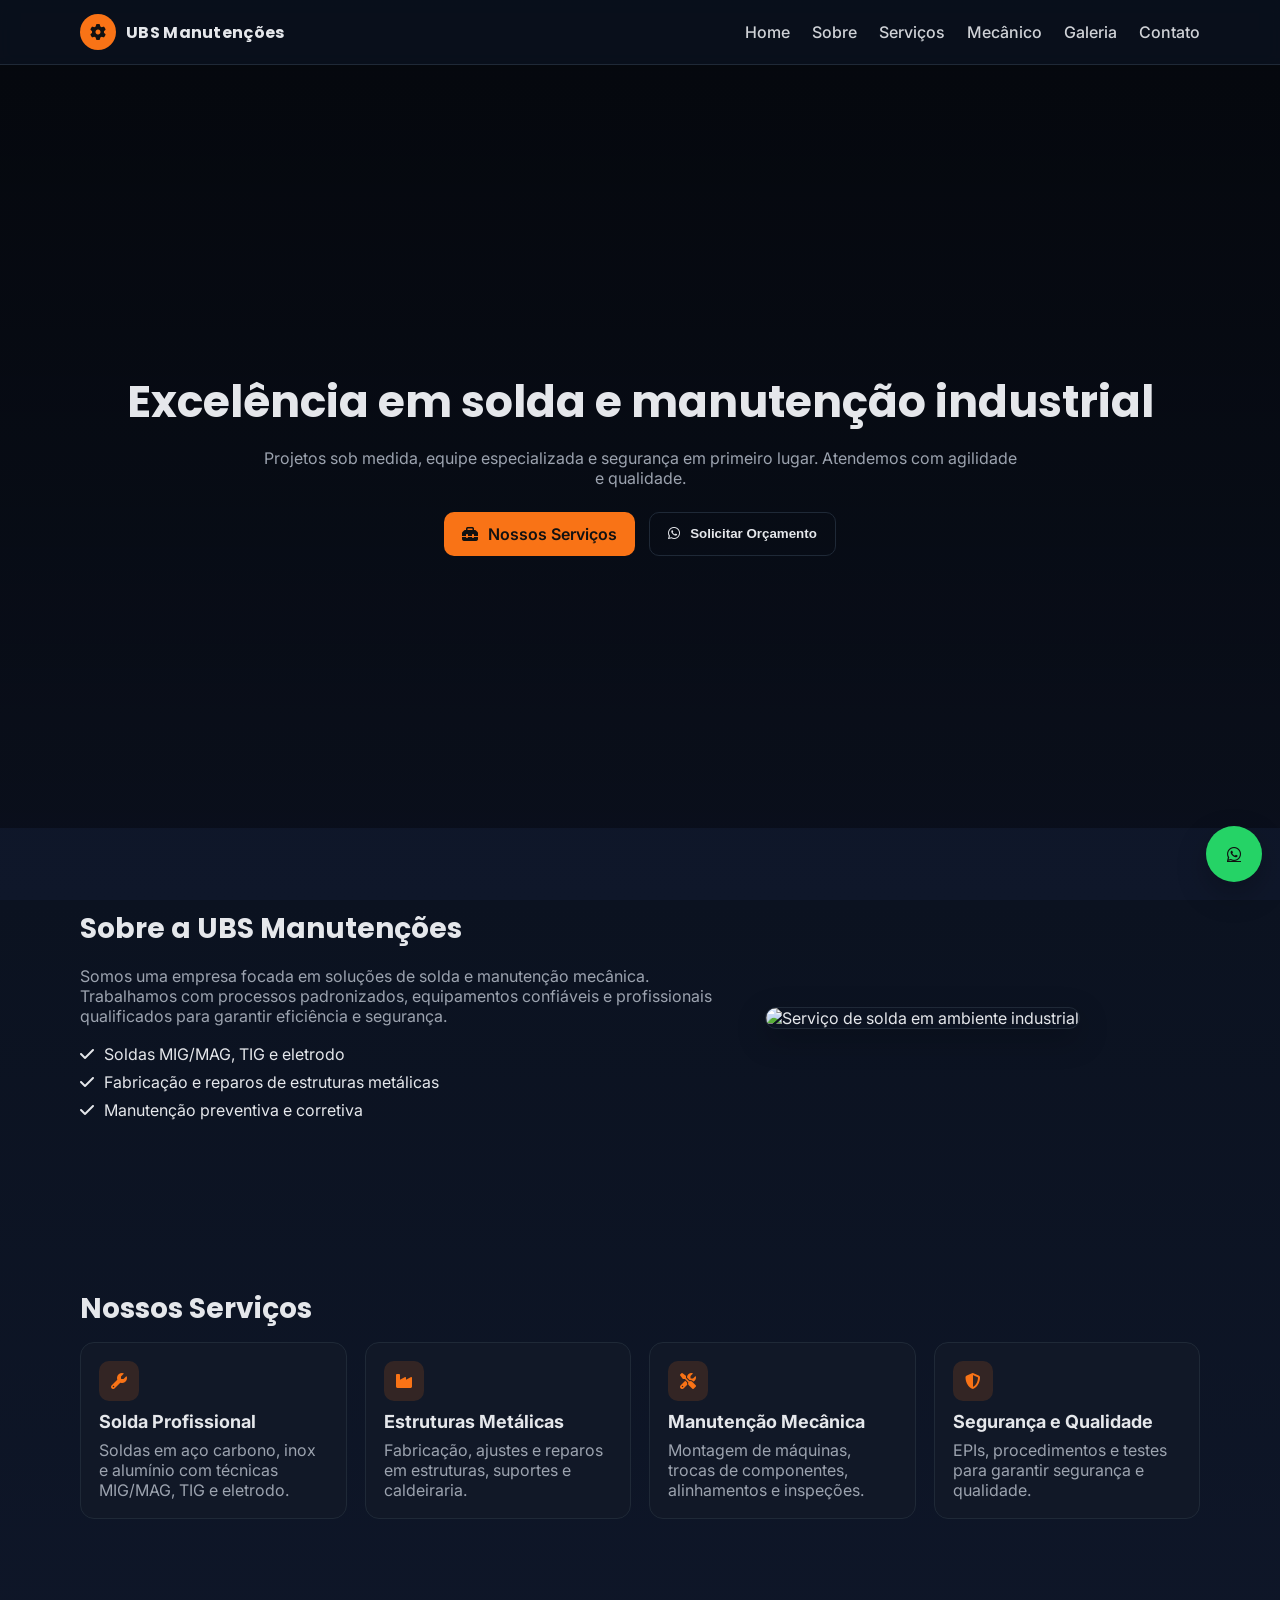
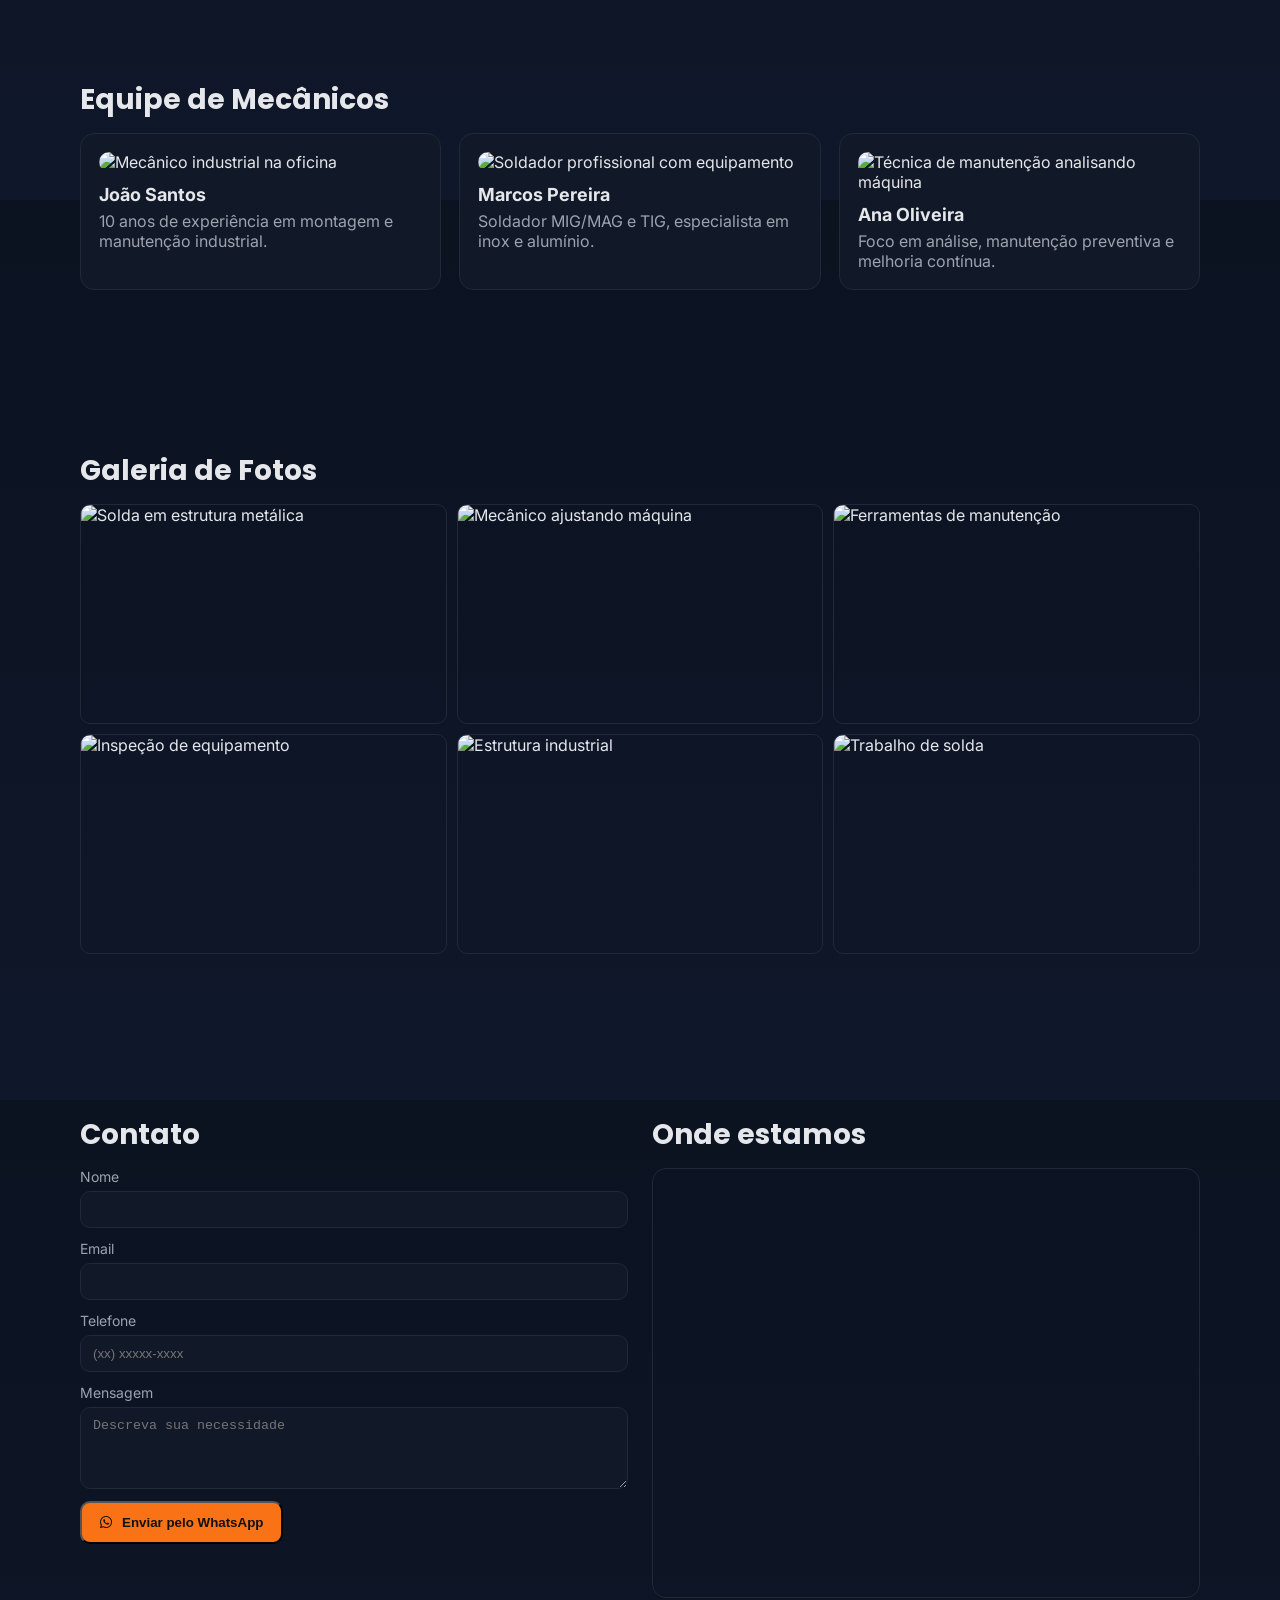
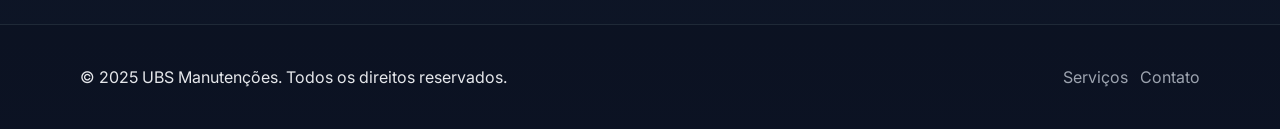
==== index.html @ 2073ade4 "Merge pull request #1 from haislanrafael/ubs01 site da ubs" ====
<!DOCTYPE html>
<html lang="pt-BR">
<head>
  <meta charset="UTF-8" />
  <meta name="viewport" content="width=device-width, initial-scale=1.0" />
  <title>UBS Manutenções | Solda e Manutenção Industrial</title>
  <meta name="description" content="UBS Manutenções: serviços de solda, mecânica e manutenção industrial com equipe especializada." />
  <link rel="preconnect" href="https://fonts.googleapis.com">
  <link rel="preconnect" href="https://fonts.gstatic.com" crossorigin>
  <link href="https://fonts.googleapis.com/css2?family=Poppins:wght@400;600;700&family=Inter:wght@400;500;700&display=swap" rel="stylesheet">
  <link rel="stylesheet" href="https://cdnjs.cloudflare.com/ajax/libs/font-awesome/6.5.0/css/all.min.css" />
  <link rel="stylesheet" href="css/styles.css" />
</head>
<body>
  <header class="header">
    <div class="container header-inner">
      <a href="#home" class="logo" aria-label="UBS Manutenções">
        <span class="logo-icon"><i class="fa-solid fa-gear"></i></span>
        <span class="logo-text">UBS Manutenções</span>
      </a>
      <nav class="nav" aria-label="Navegação principal">
        <ul class="nav-list">
          <li><a class="nav-link" href="#home">Home</a></li>
          <li><a class="nav-link" href="#sobre">Sobre</a></li>
          <li><a class="nav-link" href="#servicos">Serviços</a></li>
          <li><a class="nav-link" href="#mecanico">Mecânico</a></li>
          <li><a class="nav-link" href="#galeria">Galeria</a></li>
          <li><a class="nav-link" href="#contato">Contato</a></li>
        </ul>
      </nav>
      <button id="menu-toggle" class="menu-toggle" aria-label="Abrir menu">
        <i class="fa-solid fa-bars"></i>
      </button>
    </div>
  </header>

  <main>
    <!-- Home / Hero -->
    <section id="home" class="hero" aria-label="Destaque">
      <div class="hero-overlay"></div>
      <div class="container hero-content">
        <h1>Excelência em solda e manutenção industrial</h1>
        <p>Projetos sob medida, equipe especializada e segurança em primeiro lugar. Atendemos com agilidade e qualidade.</p>
        <div class="hero-actions">
          <a class="btn btn-primary" href="#servicos"><i class="fa-solid fa-toolbox"></i> Nossos Serviços</a>
          <button class="btn btn-outline" id="btn-orcamento"><i class="fa-brands fa-whatsapp"></i> Solicitar Orçamento</button>
        </div>
      </div>
    </section>

    <!-- Sobre -->
    <section id="sobre" class="sobre" aria-label="Sobre a empresa">
      <div class="container sobre-grid">
        <div class="sobre-texto">
          <h2>Sobre a UBS Manutenções</h2>
          <p>Somos uma empresa focada em soluções de solda e manutenção mecânica. Trabalhamos com processos padronizados, equipamentos confiáveis e profissionais qualificados para garantir eficiência e segurança.</p>
          <ul class="sobre-lista">
            <li><i class="fa-solid fa-check"></i> Soldas MIG/MAG, TIG e eletrodo</li>
            <li><i class="fa-solid fa-check"></i> Fabricação e reparos de estruturas metálicas</li>
            <li><i class="fa-solid fa-check"></i> Manutenção preventiva e corretiva</li>
          </ul>
        </div>
        <div class="sobre-imagem">
          <img src="https://picsum.photos/id/1062/1200/800" alt="Serviço de solda em ambiente industrial" />
        </div>
      </div>
    </section>

    <!-- Serviços -->
    <section id="servicos" class="servicos" aria-label="Serviços">
      <div class="container">
        <h2>Nossos Serviços</h2>
        <div class="cards">
          <div class="card">
            <span class="card-icon"><i class="fa-solid fa-wrench"></i></span>
            <h3>Solda Profissional</h3>
            <p>Soldas em aço carbono, inox e alumínio com técnicas MIG/MAG, TIG e eletrodo.</p>
          </div>
          <div class="card">
            <span class="card-icon"><i class="fa-solid fa-industry"></i></span>
            <h3>Estruturas Metálicas</h3>
            <p>Fabricação, ajustes e reparos em estruturas, suportes e caldeiraria.</p>
          </div>
          <div class="card">
            <span class="card-icon"><i class="fa-solid fa-screwdriver-wrench"></i></span>
            <h3>Manutenção Mecânica</h3>
            <p>Montagem de máquinas, trocas de componentes, alinhamentos e inspeções.</p>
          </div>
          <div class="card">
            <span class="card-icon"><i class="fa-solid fa-shield-halved"></i></span>
            <h3>Segurança e Qualidade</h3>
            <p>EPIs, procedimentos e testes para garantir segurança e qualidade.</p>
          </div>
        </div>
      </div>
    </section>

    <!-- Mecânico / Equipe -->
    <section id="mecanico" class="equipe" aria-label="Equipe">
      <div class="container">
        <h2>Equipe de Mecânicos</h2>
        <div class="cards equipe-cards">
          <div class="card equipe-card">
            <img src="https://picsum.photos/id/1027/800/600" alt="Mecânico industrial na oficina" />
            <div class="equipe-info">
              <h3>João Santos</h3>
              <p>10 anos de experiência em montagem e manutenção industrial.</p>
            </div>
          </div>
          <div class="card equipe-card">
            <img src="https://picsum.photos/id/1005/800/600" alt="Soldador profissional com equipamento" />
            <div class="equipe-info">
              <h3>Marcos Pereira</h3>
              <p>Soldador MIG/MAG e TIG, especialista em inox e alumínio.</p>
            </div>
          </div>
          <div class="card equipe-card">
            <img src="https://picsum.photos/id/1011/800/600" alt="Técnica de manutenção analisando máquina" />
            <div class="equipe-info">
              <h3>Ana Oliveira</h3>
              <p>Foco em análise, manutenção preventiva e melhoria contínua.</p>
            </div>
          </div>
        </div>
      </div>
    </section>

    <!-- Galeria -->
    <section id="galeria" class="galeria" aria-label="Galeria de Fotos">
      <div class="container">
        <h2>Galeria de Fotos</h2>
        <div class="galeria-grid">
          <img src="https://picsum.photos/id/1003/800/600" alt="Solda em estrutura metálica" />
          <img src="https://picsum.photos/id/1044/800/600" alt="Mecânico ajustando máquina" />
          <img src="https://picsum.photos/id/1056/800/600" alt="Ferramentas de manutenção" />
          <img src="https://picsum.photos/id/1069/800/600" alt="Inspeção de equipamento" />
          <img src="https://picsum.photos/id/1076/800/600" alt="Estrutura industrial" />
          <img src="https://picsum.photos/id/1084/800/600" alt="Trabalho de solda" />
        </div>
      </div>
    </section>

    <!-- Contato -->
    <section id="contato" class="contato" aria-label="Contato">
      <div class="container contato-grid">
        <div class="contato-form">
          <h2>Contato</h2>
          <form id="form-contato">
            <div class="campo">
              <label for="nome">Nome</label>
              <input id="nome" name="nome" type="text" required />
            </div>
            <div class="campo">
              <label for="email">Email</label>
              <input id="email" name="email" type="email" required />
            </div>
            <div class="campo">
              <label for="telefone">Telefone</label>
              <input id="telefone" name="telefone" type="tel" placeholder="(xx) xxxxx-xxxx" />
            </div>
            <div class="campo">
              <label for="mensagem">Mensagem</label>
              <textarea id="mensagem" name="mensagem" rows="4" placeholder="Descreva sua necessidade"></textarea>
            </div>
            <button type="submit" class="btn btn-primary"><i class="fa-brands fa-whatsapp"></i> Enviar pelo WhatsApp</button>
          </form>
        </div>
        <div class="contato-mapa">
          <h2>Onde estamos</h2>
          <div class="mapa-embed">
            <iframe src="https://www.google.com/maps?q=UBS%20Manuten%C3%A7%C3%B5es&output=embed" width="100%" height="100%" style="border:0;" allowfullscreen loading="lazy" referrerpolicy="no-referrer-when-downgrade"></iframe>
          </div>
        </div>
      </div>
    </section>
  </main>

  <footer class="footer">
    <div class="container footer-inner">
      <p>© 2025 UBS Manutenções. Todos os direitos reservados.</p>
      <div class="footer-links">
        <a href="#servicos">Serviços</a>
        <a href="#contato">Contato</a>
      </div>
    </div>
  </footer>

  <a href="#" id="whatsapp-float" class="whatsapp-float" aria-label="Abrir WhatsApp"><i class="fa-brands fa-whatsapp"></i></a>

  <script src="js/script.js"></script>
</body>
</html>
---- css/styles.css ----
:root {
  --bg: #0f172a;
  --bg-soft: #111827;
  --text: #e5e7eb;
  --muted: #9ca3af;
  --primary: #f97316;
  --primary-600: #ea580c;
  --surface: #0b1220;
  --card: #111827;
  --border: #1f2937;
}

* { box-sizing: border-box; }
html, body { height: 100%; }
body {
  margin: 0;
  font-family: 'Inter', system-ui, -apple-system, Segoe UI, Roboto, Arial, sans-serif;
  color: var(--text);
  background: linear-gradient(180deg, var(--surface), var(--bg));
}

.container { width: min(1120px, 90%); margin: 0 auto; }

.header {
  position: fixed; top: 0; left: 0; right: 0; z-index: 1000;
  background: rgba(11, 18, 32, 0.8); backdrop-filter: blur(8px);
  border-bottom: 1px solid var(--border);
}
.header-inner { display: flex; align-items: center; justify-content: space-between; padding: 14px 0; }
.logo { display: flex; align-items: center; gap: 10px; color: var(--text); text-decoration: none; font-weight: 700; }
.logo-icon { display: grid; place-items: center; width: 36px; height: 36px; border-radius: 50%; background: var(--primary); color: #111; }
.logo-text { font-family: 'Poppins', sans-serif; letter-spacing: 0.3px; }
.nav-list { display: flex; gap: 22px; list-style: none; padding: 0; margin: 0; }
.nav-link { color: var(--text); text-decoration: none; font-weight: 500; opacity: 0.9; }
.nav-link:hover { color: white; }
.menu-toggle { display: none; background: transparent; border: 0; color: var(--text); font-size: 20px; }

.hero {
  position: relative; min-height: 92vh; display: grid; place-items: center; text-align: center;
  background: url('https://picsum.photos/id/1057/1600/900') center/cover no-repeat;
}
.hero-overlay { position: absolute; inset: 0; background: linear-gradient(180deg, rgba(0,0,0,.60), rgba(0,0,0,.35)); }
.hero-content { position: relative; z-index: 1; padding-top: 96px; }
.hero h1 { font-family: 'Poppins', sans-serif; font-size: clamp(28px, 4vw, 44px); margin: 0 0 14px; }
.hero p { color: var(--muted); max-width: 760px; margin: 0 auto 24px; }
.hero-actions { display: flex; gap: 14px; justify-content: center; flex-wrap: wrap; }

.btn { display: inline-flex; align-items: center; gap: 10px; padding: 12px 18px; border-radius: 10px; font-weight: 600; text-decoration: none; cursor: pointer; transition: transform .2s ease, background .2s ease, color .2s ease; }
.btn-primary { background: var(--primary); color: #111; }
.btn-primary:hover { background: var(--primary-600); transform: translateY(-2px); }
.btn-outline { border: 1px solid var(--border); color: var(--text); background: transparent; }
.btn-outline:hover { border-color: var(--primary); color: white; transform: translateY(-2px); }

section { padding: 80px 0; }
.sobre-grid { display: grid; grid-template-columns: 1.2fr .8fr; gap: 32px; align-items: center; }
.sobre h2, .servicos h2, .equipe h2, .galeria h2, .contato h2 { font-family: 'Poppins', sans-serif; font-size: 28px; margin: 0 0 12px; }
.sobre p { color: var(--muted); }
.sobre-lista { list-style: none; padding: 0; margin: 18px 0 0; }
.sobre-lista li { display: flex; align-items: center; gap: 10px; color: var(--text); margin: 8px 0; }
.sobre-imagem img { width: 100%; border-radius: 14px; border: 1px solid var(--border); box-shadow: 0 10px 30px rgba(0,0,0,.25); }

.cards { display: grid; grid-template-columns: repeat(4, 1fr); gap: 18px; }
.card { background: var(--card); border: 1px solid var(--border); border-radius: 14px; padding: 18px; }
.card-icon { display: grid; place-items: center; width: 40px; height: 40px; border-radius: 10px; background: rgba(249, 115, 22, .15); color: var(--primary); margin-bottom: 10px; }
.card h3 { margin: 0 0 8px; font-size: 18px; }
.card p { margin: 0; color: var(--muted); }

.equipe-cards { grid-template-columns: repeat(3, 1fr); }
.equipe-card img { width: 100%; height: 180px; object-fit: cover; border-radius: 10px; margin-bottom: 12px; }
.equipe-info h3 { margin: 0 0 6px; }
.equipe-info p { margin: 0; color: var(--muted); }

.galeria-grid { display: grid; grid-template-columns: repeat(3, 1fr); gap: 10px; }
.galeria-grid img { width: 100%; height: 220px; object-fit: cover; border-radius: 10px; border: 1px solid var(--border); }

.contato-grid { display: grid; grid-template-columns: 1fr 1fr; gap: 24px; }
.campo { display: grid; gap: 6px; margin-bottom: 12px; }
.campo label { color: var(--muted); font-size: 14px; }
.campo input, .campo textarea { background: var(--card); border: 1px solid var(--border); border-radius: 10px; color: var(--text); padding: 10px 12px; }
.mapa-embed { width: 100%; height: 100%; min-height: 340px; border: 1px solid var(--border); border-radius: 14px; overflow: hidden; }

.footer { border-top: 1px solid var(--border); padding: 26px 0; background: rgba(11, 18, 32, 0.6); }
.footer-inner { display: flex; align-items: center; justify-content: space-between; }
.footer-links { display: flex; gap: 12px; }
.footer a { color: var(--muted); text-decoration: none; }
.footer a:hover { color: var(--text); }

.whatsapp-float { position: fixed; right: 18px; bottom: 18px; width: 56px; height: 56px; border-radius: 50%; display: grid; place-items: center; background: #25D366; color: #111; box-shadow: 0 12px 30px rgba(0,0,0,.25); z-index: 1100; }
.whatsapp-float:hover { filter: brightness(1.05); transform: translateY(-2px); }

@media (max-width: 992px) {
  .cards { grid-template-columns: repeat(2, 1fr); }
  .sobre-grid { grid-template-columns: 1fr; }
  .equipe-cards { grid-template-columns: repeat(2, 1fr); }
  .nav-list { display: none; }
  .menu-toggle { display: inline-flex; }
}

@media (max-width: 640px) {
  .cards { grid-template-columns: 1fr; }
  .equipe-cards { grid-template-columns: 1fr; }
  .galeria-grid { grid-template-columns: 1fr 1fr; }
}
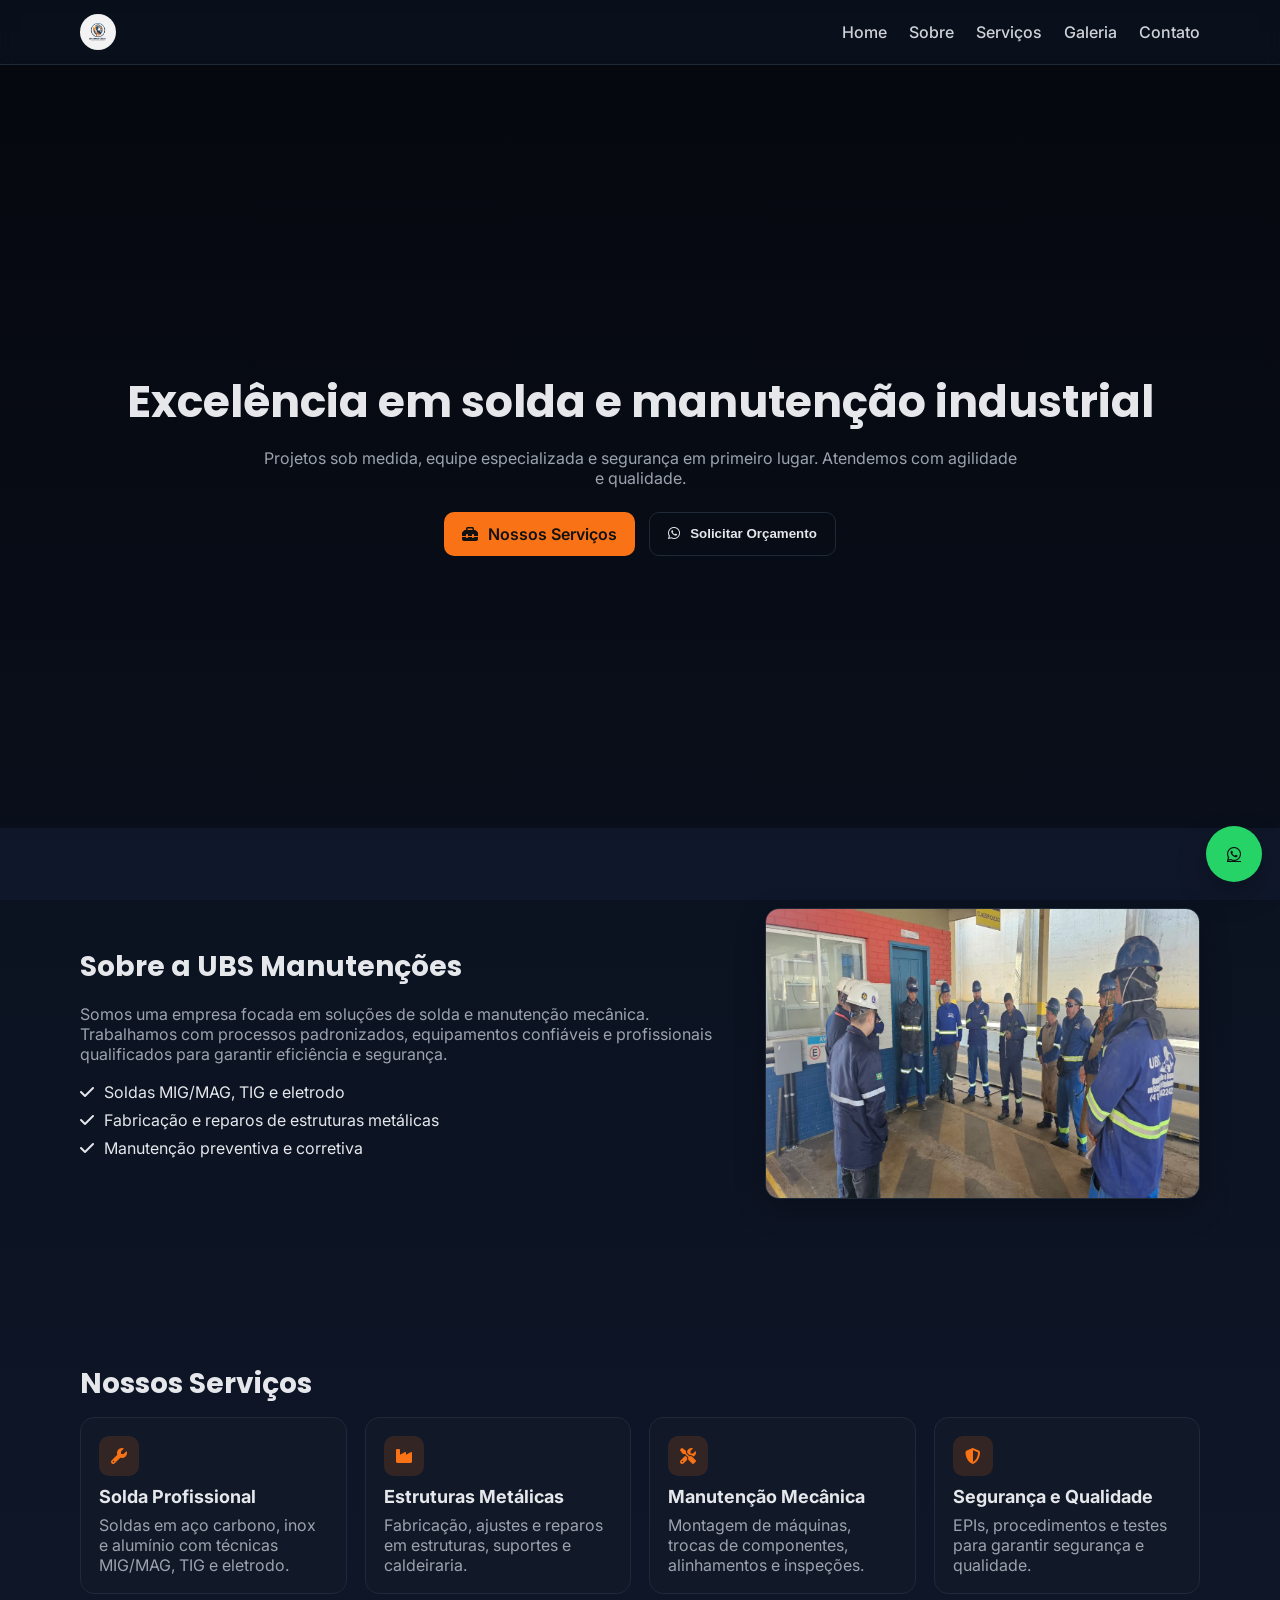
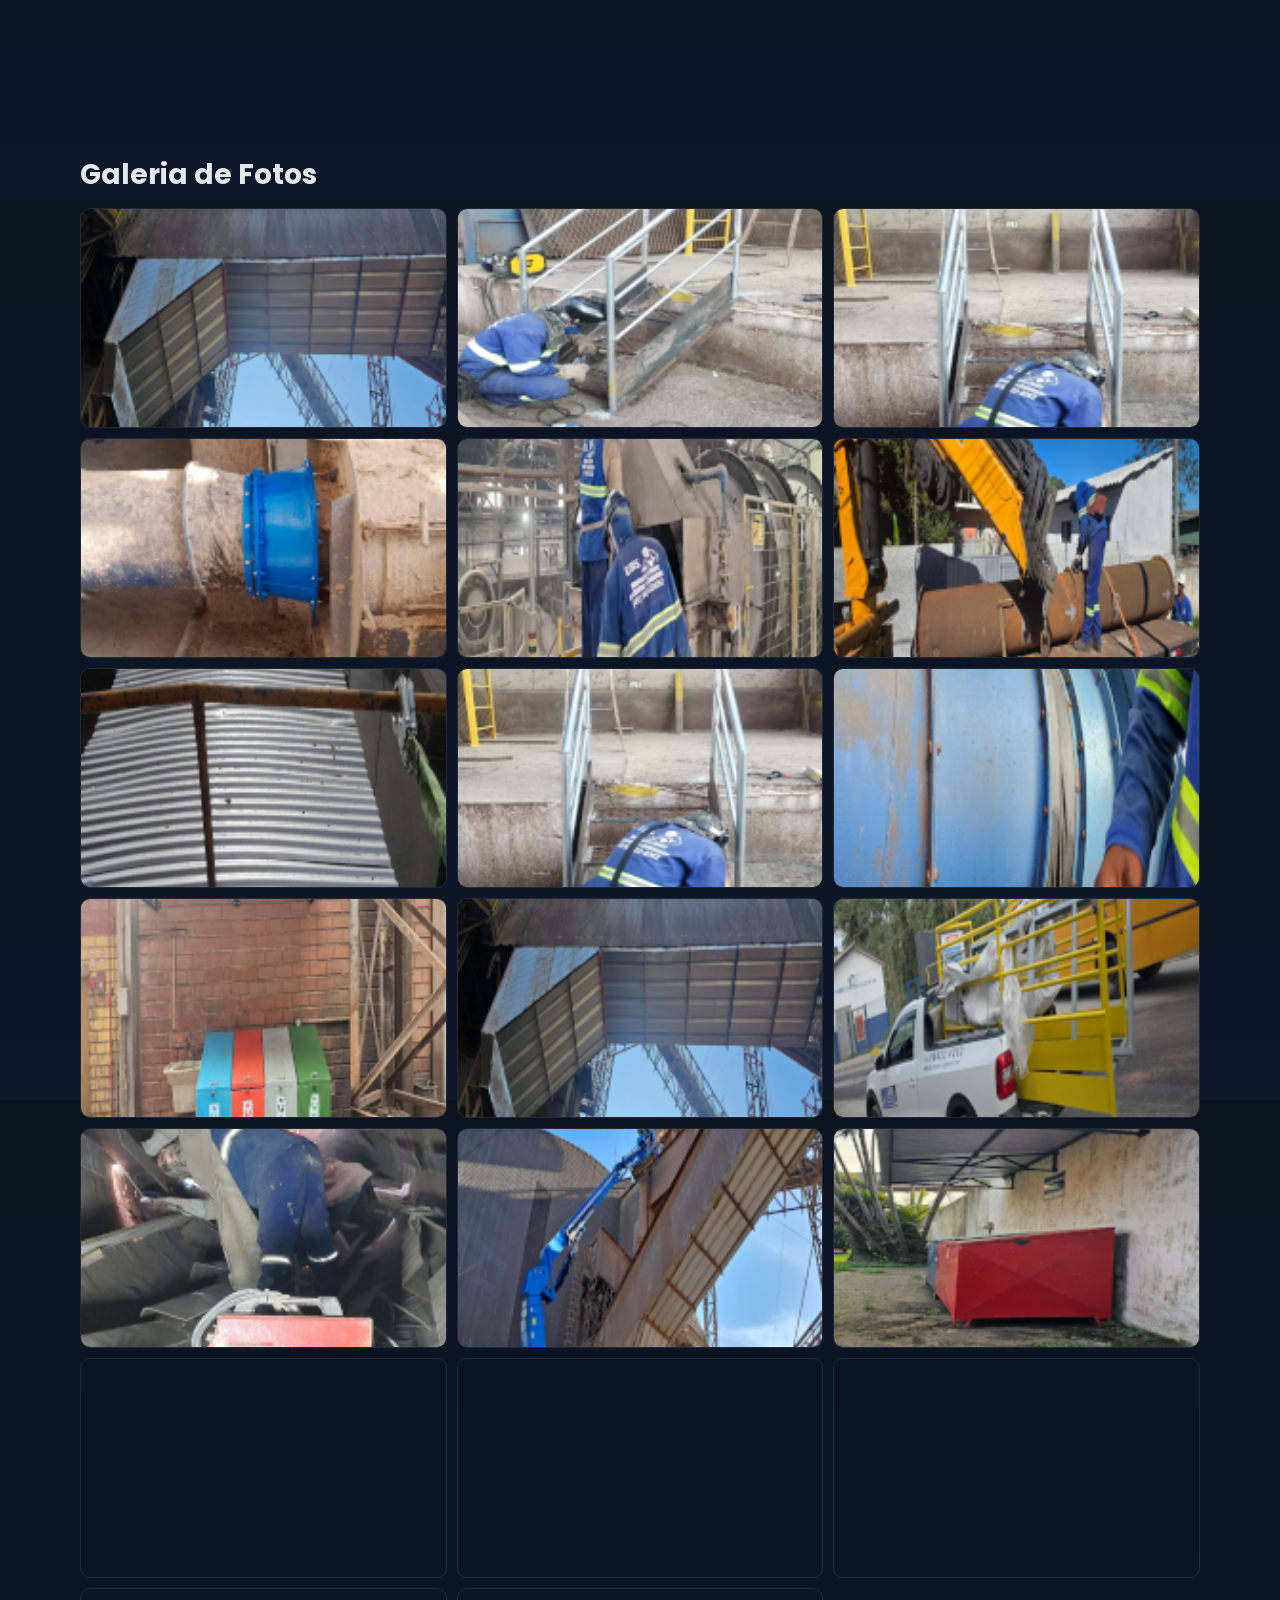
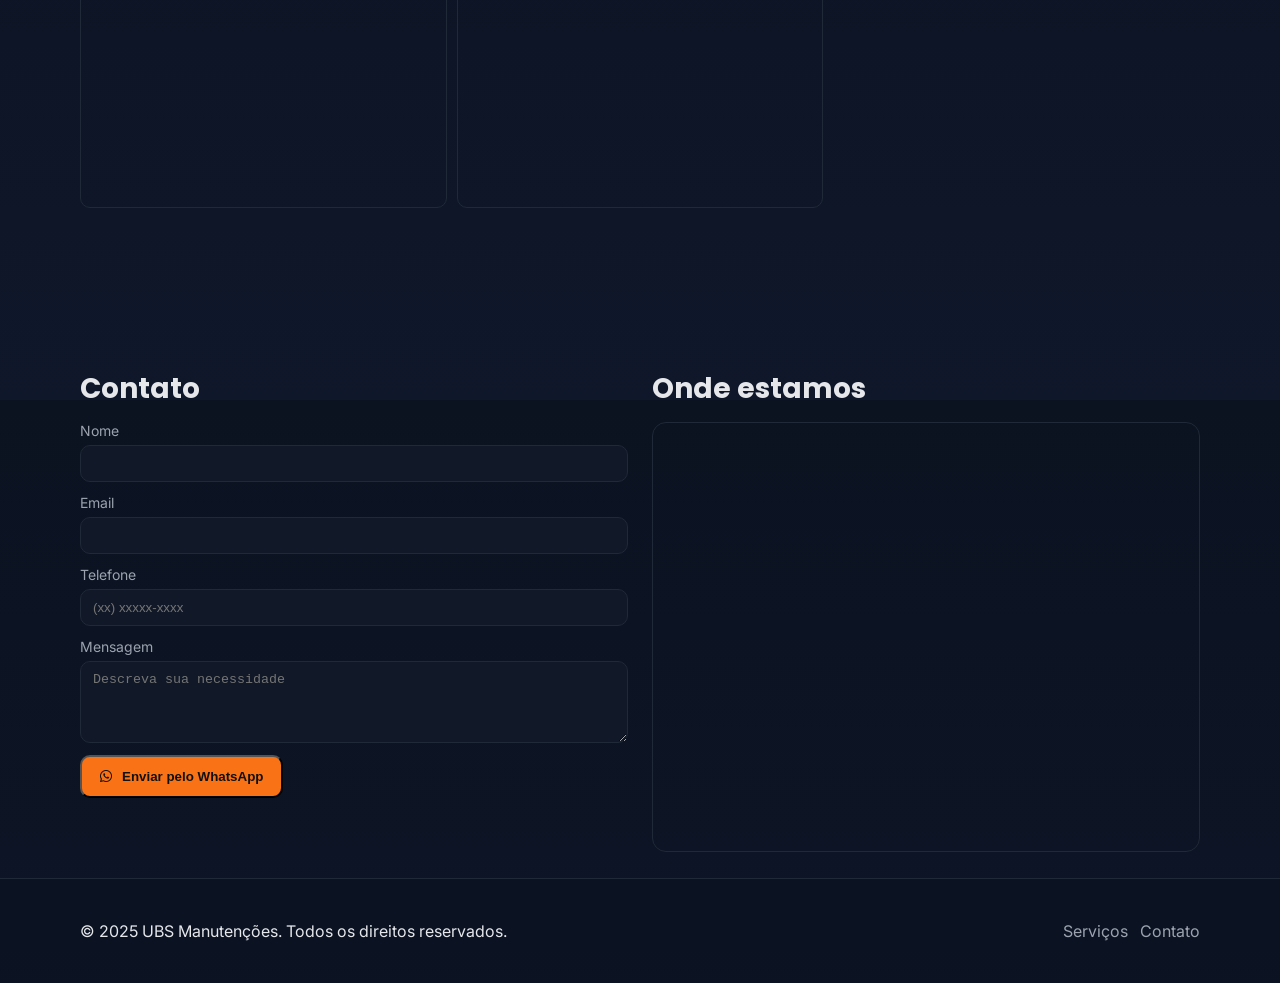
==== commit 5c4d5990: "Merge pull request #3 from haislanrafael/ubs02 projeto em andamento" ====
--- a/index.html
+++ b/index.html
@@ -1,29 +1,34 @@
 <!DOCTYPE html>
 <html lang="pt-BR">
+
 <head>
   <meta charset="UTF-8" />
   <meta name="viewport" content="width=device-width, initial-scale=1.0" />
   <title>UBS Manutenções | Solda e Manutenção Industrial</title>
-  <meta name="description" content="UBS Manutenções: serviços de solda, mecânica e manutenção industrial com equipe especializada." />
+  <meta name="description"
+    content="UBS Manutenções: serviços de solda, mecânica e manutenção industrial com equipe especializada." />
   <link rel="preconnect" href="https://fonts.googleapis.com">
   <link rel="preconnect" href="https://fonts.gstatic.com" crossorigin>
-  <link href="https://fonts.googleapis.com/css2?family=Poppins:wght@400;600;700&family=Inter:wght@400;500;700&display=swap" rel="stylesheet">
+  <link
+    href="https://fonts.googleapis.com/css2?family=Poppins:wght@400;600;700&family=Inter:wght@400;500;700&display=swap"
+    rel="stylesheet">
   <link rel="stylesheet" href="https://cdnjs.cloudflare.com/ajax/libs/font-awesome/6.5.0/css/all.min.css" />
   <link rel="stylesheet" href="css/styles.css" />
 </head>
+
 <body>
   <header class="header">
     <div class="container header-inner">
       <a href="#home" class="logo" aria-label="UBS Manutenções">
-        <span class="logo-icon"><i class="fa-solid fa-gear"></i></span>
-        <span class="logo-text">UBS Manutenções</span>
+        <img src="img/logo.jpg" alt="UBS Manutenções" width="36" height="36" loading="eager"
+          onerror="this.onerror=null;this.src='img/logo.png';" />
       </a>
       <nav class="nav" aria-label="Navegação principal">
         <ul class="nav-list">
           <li><a class="nav-link" href="#home">Home</a></li>
           <li><a class="nav-link" href="#sobre">Sobre</a></li>
           <li><a class="nav-link" href="#servicos">Serviços</a></li>
-          <li><a class="nav-link" href="#mecanico">Mecânico</a></li>
+
           <li><a class="nav-link" href="#galeria">Galeria</a></li>
           <li><a class="nav-link" href="#contato">Contato</a></li>
         </ul>
@@ -40,10 +45,12 @@
       <div class="hero-overlay"></div>
       <div class="container hero-content">
         <h1>Excelência em solda e manutenção industrial</h1>
-        <p>Projetos sob medida, equipe especializada e segurança em primeiro lugar. Atendemos com agilidade e qualidade.</p>
+        <p>Projetos sob medida, equipe especializada e segurança em primeiro lugar. Atendemos com agilidade e qualidade.
+        </p>
         <div class="hero-actions">
           <a class="btn btn-primary" href="#servicos"><i class="fa-solid fa-toolbox"></i> Nossos Serviços</a>
-          <button class="btn btn-outline" id="btn-orcamento"><i class="fa-brands fa-whatsapp"></i> Solicitar Orçamento</button>
+          <button class="btn btn-outline" id="btn-orcamento"><i class="fa-brands fa-whatsapp"></i> Solicitar
+            Orçamento</button>
         </div>
       </div>
     </section>
@@ -53,7 +60,8 @@
       <div class="container sobre-grid">
         <div class="sobre-texto">
           <h2>Sobre a UBS Manutenções</h2>
-          <p>Somos uma empresa focada em soluções de solda e manutenção mecânica. Trabalhamos com processos padronizados, equipamentos confiáveis e profissionais qualificados para garantir eficiência e segurança.</p>
+          <p>Somos uma empresa focada em soluções de solda e manutenção mecânica. Trabalhamos com processos
+            padronizados, equipamentos confiáveis e profissionais qualificados para garantir eficiência e segurança.</p>
           <ul class="sobre-lista">
             <li><i class="fa-solid fa-check"></i> Soldas MIG/MAG, TIG e eletrodo</li>
             <li><i class="fa-solid fa-check"></i> Fabricação e reparos de estruturas metálicas</li>
@@ -61,7 +69,7 @@
           </ul>
         </div>
         <div class="sobre-imagem">
-          <img src="https://picsum.photos/id/1062/1200/800" alt="Serviço de solda em ambiente industrial" />
+          <img src="img/sobre.png" alt="Serviço de solda em ambiente industrial" />
         </div>
       </div>
     </section>
@@ -95,47 +103,37 @@
       </div>
     </section>
 
-    <!-- Mecânico / Equipe -->
-    <section id="mecanico" class="equipe" aria-label="Equipe">
-      <div class="container">
-        <h2>Equipe de Mecânicos</h2>
-        <div class="cards equipe-cards">
-          <div class="card equipe-card">
-            <img src="https://picsum.photos/id/1027/800/600" alt="Mecânico industrial na oficina" />
-            <div class="equipe-info">
-              <h3>João Santos</h3>
-              <p>10 anos de experiência em montagem e manutenção industrial.</p>
-            </div>
-          </div>
-          <div class="card equipe-card">
-            <img src="https://picsum.photos/id/1005/800/600" alt="Soldador profissional com equipamento" />
-            <div class="equipe-info">
-              <h3>Marcos Pereira</h3>
-              <p>Soldador MIG/MAG e TIG, especialista em inox e alumínio.</p>
-            </div>
-          </div>
-          <div class="card equipe-card">
-            <img src="https://picsum.photos/id/1011/800/600" alt="Técnica de manutenção analisando máquina" />
-            <div class="equipe-info">
-              <h3>Ana Oliveira</h3>
-              <p>Foco em análise, manutenção preventiva e melhoria contínua.</p>
-            </div>
-          </div>
-        </div>
-      </div>
-    </section>
+
 
     <!-- Galeria -->
     <section id="galeria" class="galeria" aria-label="Galeria de Fotos">
       <div class="container">
         <h2>Galeria de Fotos</h2>
         <div class="galeria-grid">
-          <img src="https://picsum.photos/id/1003/800/600" alt="Solda em estrutura metálica" />
-          <img src="https://picsum.photos/id/1044/800/600" alt="Mecânico ajustando máquina" />
-          <img src="https://picsum.photos/id/1056/800/600" alt="Ferramentas de manutenção" />
-          <img src="https://picsum.photos/id/1069/800/600" alt="Inspeção de equipamento" />
-          <img src="https://picsum.photos/id/1076/800/600" alt="Estrutura industrial" />
-          <img src="https://picsum.photos/id/1084/800/600" alt="Trabalho de solda" />
+          <img src="img/galeria1.png" width="800" height="600" loading="lazy"
+            alt="Serviço de solda em escada metálica" />
+          <img src="img/galeria2.png" width="800" height="600" loading="lazy"
+            alt="Solda e montagem de corrimão metálico" />
+          <img src="img/galeria3.png" width="800" height="600" loading="lazy"
+            alt="Solda em degraus de grade metálica" />
+          <img src="img/galeria4.png" width="800" height="600" loading="lazy"
+            alt="Instalação de duto industrial azul" />
+          <img src="img/galeria5.png" width="800" height="600" loading="lazy" alt="Foto de serviço 5" />
+          <img src="img/galeria6.png" width="800" height="600" loading="lazy" alt="Foto de serviço 6" />
+          <img src="img/galeria7.png" width="800" height="600" loading="lazy" alt="Foto de serviço 7" />
+          <img src="img/galeria8.png" width="800" height="600" loading="lazy" alt="Foto de serviço 8" />
+          <img src="img/galeria9.png" width="800" height="600" loading="lazy" alt="Foto de serviço 9" />
+          <img src="img/galeria10.png" width="800" height="600" loading="lazy" alt="Foto de serviço 10" />
+          <img src="img/galeria11.png" width="800" height="600" loading="lazy" alt="Foto de serviço 11" />
+          <img src="img/galeria12.png" width="800" height="600" loading="lazy" alt="Foto de serviço 12" />
+          <img src="img/galeria13.png" width="800" height="600" loading="lazy" alt="Foto de serviço 13" />
+          <img src="img/galeria14.png" width="800" height="600" loading="lazy" alt="Foto de serviço 14" />
+          <img src="img/galeria15.png" width="800" height="600" loading="lazy" alt="Foto de serviço 15" />
+          <img src="img/galeria16.png" width="800" height="600" loading="lazy" alt="Foto de serviço 16" />
+          <img src="img/galeria17.png" width="800" height="600" loading="lazy" alt="Foto de serviço 17" />
+          <img src="img/galeria18.png" width="800" height="600" loading="lazy" alt="Foto de serviço 18" />
+          <img src="img/galeria19.png" width="800" height="600" loading="lazy" alt="Foto de serviço 19" />
+          <img src="img/galeria20.png" width="800" height="600" loading="lazy" alt="Foto de serviço 20" />
         </div>
       </div>
     </section>
@@ -162,13 +160,17 @@
               <label for="mensagem">Mensagem</label>
               <textarea id="mensagem" name="mensagem" rows="4" placeholder="Descreva sua necessidade"></textarea>
             </div>
-            <button type="submit" class="btn btn-primary"><i class="fa-brands fa-whatsapp"></i> Enviar pelo WhatsApp</button>
+            <button type="submit" class="btn btn-primary"><i class="fa-brands fa-whatsapp"></i> Enviar pelo
+              WhatsApp</button>
           </form>
         </div>
         <div class="contato-mapa">
           <h2>Onde estamos</h2>
           <div class="mapa-embed">
-            <iframe src="https://www.google.com/maps?q=UBS%20Manuten%C3%A7%C3%B5es&output=embed" width="100%" height="100%" style="border:0;" allowfullscreen loading="lazy" referrerpolicy="no-referrer-when-downgrade"></iframe>
+            <iframe
+              src="https://www.google.com/maps?q=R.%20Bar%C3%A3o%20do%20Amazonas,%20675%20-%20Vila%20Paranagu%C3%A1&output=embed"
+              width="100%" height="100%" style="border:0;" allowfullscreen loading="lazy"
+              referrerpolicy="no-referrer-when-downgrade"></iframe>
           </div>
         </div>
       </div>
@@ -185,8 +187,10 @@
     </div>
   </footer>
 
-  <a href="#" id="whatsapp-float" class="whatsapp-float" aria-label="Abrir WhatsApp"><i class="fa-brands fa-whatsapp"></i></a>
+  <a href="#" id="whatsapp-float" class="whatsapp-float" aria-label="Abrir WhatsApp"><i
+      class="fa-brands fa-whatsapp"></i></a>
 
   <script src="js/script.js"></script>
 </body>
+
 </html>
--- a/css/styles.css
+++ b/css/styles.css
@@ -10,8 +10,15 @@
   --border: #1f2937;
 }
 
-* { box-sizing: border-box; }
-html, body { height: 100%; }
+* {
+  box-sizing: border-box;
+}
+
+html,
+body {
+  height: 100%;
+}
+
 body {
   margin: 0;
   font-family: 'Inter', system-ui, -apple-system, Segoe UI, Roboto, Arial, sans-serif;
@@ -19,86 +26,390 @@
   background: linear-gradient(180deg, var(--surface), var(--bg));
 }
 
-.container { width: min(1120px, 90%); margin: 0 auto; }
+.container {
+  width: min(1120px, 90%);
+  margin: 0 auto;
+}
 
 .header {
-  position: fixed; top: 0; left: 0; right: 0; z-index: 1000;
-  background: rgba(11, 18, 32, 0.8); backdrop-filter: blur(8px);
+  position: fixed;
+  top: 0;
+  left: 0;
+  right: 0;
+  z-index: 1000;
+  background: rgba(11, 18, 32, 0.8);
+  backdrop-filter: blur(8px);
   border-bottom: 1px solid var(--border);
 }
-.header-inner { display: flex; align-items: center; justify-content: space-between; padding: 14px 0; }
-.logo { display: flex; align-items: center; gap: 10px; color: var(--text); text-decoration: none; font-weight: 700; }
-.logo-icon { display: grid; place-items: center; width: 36px; height: 36px; border-radius: 50%; background: var(--primary); color: #111; }
-.logo-text { font-family: 'Poppins', sans-serif; letter-spacing: 0.3px; }
-.nav-list { display: flex; gap: 22px; list-style: none; padding: 0; margin: 0; }
-.nav-link { color: var(--text); text-decoration: none; font-weight: 500; opacity: 0.9; }
-.nav-link:hover { color: white; }
-.menu-toggle { display: none; background: transparent; border: 0; color: var(--text); font-size: 20px; }
+
+.header-inner {
+  display: flex;
+  align-items: center;
+  justify-content: space-between;
+  padding: 14px 0;
+}
+
+.logo {
+  display: flex;
+  align-items: center;
+  gap: 10px;
+  color: var(--text);
+  text-decoration: none;
+  font-weight: 700;
+}
+
+.logo img {
+  display: block;
+  height: 36px;
+  width: 36px;
+  border-radius: 50%;
+  object-fit: cover;
+}
+
+.logo-icon {
+  display: grid;
+  place-items: center;
+  width: 36px;
+  height: 36px;
+  border-radius: 50%;
+  background: var(--primary);
+  color: #111;
+}
+
+.logo-text {
+  font-family: 'Poppins', sans-serif;
+  letter-spacing: 0.3px;
+}
+
+.nav-list {
+  display: flex;
+  gap: 22px;
+  list-style: none;
+  padding: 0;
+  margin: 0;
+}
+
+.nav-link {
+  color: var(--text);
+  text-decoration: none;
+  font-weight: 500;
+  opacity: 0.9;
+}
+
+.nav-link:hover {
+  color: white;
+}
+
+.menu-toggle {
+  display: none;
+  background: transparent;
+  border: 0;
+  color: var(--text);
+  font-size: 20px;
+}
 
 .hero {
-  position: relative; min-height: 92vh; display: grid; place-items: center; text-align: center;
+  position: relative;
+  min-height: 92vh;
+  display: grid;
+  place-items: center;
+  text-align: center;
   background: url('https://picsum.photos/id/1057/1600/900') center/cover no-repeat;
 }
-.hero-overlay { position: absolute; inset: 0; background: linear-gradient(180deg, rgba(0,0,0,.60), rgba(0,0,0,.35)); }
-.hero-content { position: relative; z-index: 1; padding-top: 96px; }
-.hero h1 { font-family: 'Poppins', sans-serif; font-size: clamp(28px, 4vw, 44px); margin: 0 0 14px; }
-.hero p { color: var(--muted); max-width: 760px; margin: 0 auto 24px; }
-.hero-actions { display: flex; gap: 14px; justify-content: center; flex-wrap: wrap; }
-
-.btn { display: inline-flex; align-items: center; gap: 10px; padding: 12px 18px; border-radius: 10px; font-weight: 600; text-decoration: none; cursor: pointer; transition: transform .2s ease, background .2s ease, color .2s ease; }
-.btn-primary { background: var(--primary); color: #111; }
-.btn-primary:hover { background: var(--primary-600); transform: translateY(-2px); }
-.btn-outline { border: 1px solid var(--border); color: var(--text); background: transparent; }
-.btn-outline:hover { border-color: var(--primary); color: white; transform: translateY(-2px); }
-
-section { padding: 80px 0; }
-.sobre-grid { display: grid; grid-template-columns: 1.2fr .8fr; gap: 32px; align-items: center; }
-.sobre h2, .servicos h2, .equipe h2, .galeria h2, .contato h2 { font-family: 'Poppins', sans-serif; font-size: 28px; margin: 0 0 12px; }
-.sobre p { color: var(--muted); }
-.sobre-lista { list-style: none; padding: 0; margin: 18px 0 0; }
-.sobre-lista li { display: flex; align-items: center; gap: 10px; color: var(--text); margin: 8px 0; }
-.sobre-imagem img { width: 100%; border-radius: 14px; border: 1px solid var(--border); box-shadow: 0 10px 30px rgba(0,0,0,.25); }
-
-.cards { display: grid; grid-template-columns: repeat(4, 1fr); gap: 18px; }
-.card { background: var(--card); border: 1px solid var(--border); border-radius: 14px; padding: 18px; }
-.card-icon { display: grid; place-items: center; width: 40px; height: 40px; border-radius: 10px; background: rgba(249, 115, 22, .15); color: var(--primary); margin-bottom: 10px; }
-.card h3 { margin: 0 0 8px; font-size: 18px; }
-.card p { margin: 0; color: var(--muted); }
-
-.equipe-cards { grid-template-columns: repeat(3, 1fr); }
-.equipe-card img { width: 100%; height: 180px; object-fit: cover; border-radius: 10px; margin-bottom: 12px; }
-.equipe-info h3 { margin: 0 0 6px; }
-.equipe-info p { margin: 0; color: var(--muted); }
-
-.galeria-grid { display: grid; grid-template-columns: repeat(3, 1fr); gap: 10px; }
-.galeria-grid img { width: 100%; height: 220px; object-fit: cover; border-radius: 10px; border: 1px solid var(--border); }
-
-.contato-grid { display: grid; grid-template-columns: 1fr 1fr; gap: 24px; }
-.campo { display: grid; gap: 6px; margin-bottom: 12px; }
-.campo label { color: var(--muted); font-size: 14px; }
-.campo input, .campo textarea { background: var(--card); border: 1px solid var(--border); border-radius: 10px; color: var(--text); padding: 10px 12px; }
-.mapa-embed { width: 100%; height: 100%; min-height: 340px; border: 1px solid var(--border); border-radius: 14px; overflow: hidden; }
-
-.footer { border-top: 1px solid var(--border); padding: 26px 0; background: rgba(11, 18, 32, 0.6); }
-.footer-inner { display: flex; align-items: center; justify-content: space-between; }
-.footer-links { display: flex; gap: 12px; }
-.footer a { color: var(--muted); text-decoration: none; }
-.footer a:hover { color: var(--text); }
-
-.whatsapp-float { position: fixed; right: 18px; bottom: 18px; width: 56px; height: 56px; border-radius: 50%; display: grid; place-items: center; background: #25D366; color: #111; box-shadow: 0 12px 30px rgba(0,0,0,.25); z-index: 1100; }
-.whatsapp-float:hover { filter: brightness(1.05); transform: translateY(-2px); }
+
+.hero-overlay {
+  position: absolute;
+  inset: 0;
+  background: linear-gradient(180deg, rgba(0, 0, 0, .60), rgba(0, 0, 0, .35));
+}
+
+.hero-content {
+  position: relative;
+  z-index: 1;
+  padding-top: 96px;
+}
+
+.hero h1 {
+  font-family: 'Poppins', sans-serif;
+  font-size: clamp(28px, 4vw, 44px);
+  margin: 0 0 14px;
+}
+
+.hero p {
+  color: var(--muted);
+  max-width: 760px;
+  margin: 0 auto 24px;
+}
+
+.hero-actions {
+  display: flex;
+  gap: 14px;
+  justify-content: center;
+  flex-wrap: wrap;
+}
+
+.btn {
+  display: inline-flex;
+  align-items: center;
+  gap: 10px;
+  padding: 12px 18px;
+  border-radius: 10px;
+  font-weight: 600;
+  text-decoration: none;
+  cursor: pointer;
+  transition: transform .2s ease, background .2s ease, color .2s ease;
+}
+
+.btn-primary {
+  background: var(--primary);
+  color: #111;
+}
+
+.btn-primary:hover {
+  background: var(--primary-600);
+  transform: translateY(-2px);
+}
+
+.btn-outline {
+  border: 1px solid var(--border);
+  color: var(--text);
+  background: transparent;
+}
+
+.btn-outline:hover {
+  border-color: var(--primary);
+  color: white;
+  transform: translateY(-2px);
+}
+
+section {
+  padding: 80px 0;
+}
+
+.sobre-grid {
+  display: grid;
+  grid-template-columns: 1.2fr .8fr;
+  gap: 32px;
+  align-items: center;
+}
+
+.sobre h2,
+.servicos h2,
+.equipe h2,
+.galeria h2,
+.contato h2 {
+  font-family: 'Poppins', sans-serif;
+  font-size: 28px;
+  margin: 0 0 12px;
+}
+
+.sobre p {
+  color: var(--muted);
+}
+
+.sobre-lista {
+  list-style: none;
+  padding: 0;
+  margin: 18px 0 0;
+}
+
+.sobre-lista li {
+  display: flex;
+  align-items: center;
+  gap: 10px;
+  color: var(--text);
+  margin: 8px 0;
+}
+
+.sobre-imagem img {
+  width: 100%;
+  border-radius: 14px;
+  border: 1px solid var(--border);
+  box-shadow: 0 10px 30px rgba(0, 0, 0, .25);
+}
+
+.cards {
+  display: grid;
+  grid-template-columns: repeat(4, 1fr);
+  gap: 18px;
+}
+
+.card {
+  background: var(--card);
+  border: 1px solid var(--border);
+  border-radius: 14px;
+  padding: 18px;
+}
+
+.card-icon {
+  display: grid;
+  place-items: center;
+  width: 40px;
+  height: 40px;
+  border-radius: 10px;
+  background: rgba(249, 115, 22, .15);
+  color: var(--primary);
+  margin-bottom: 10px;
+}
+
+.card h3 {
+  margin: 0 0 8px;
+  font-size: 18px;
+}
+
+.card p {
+  margin: 0;
+  color: var(--muted);
+}
+
+.equipe-cards {
+  grid-template-columns: repeat(3, 1fr);
+}
+
+.equipe-card img {
+  width: 100%;
+  height: 180px;
+  object-fit: cover;
+  border-radius: 10px;
+  margin-bottom: 12px;
+}
+
+.equipe-info h3 {
+  margin: 0 0 6px;
+}
+
+.equipe-info p {
+  margin: 0;
+  color: var(--muted);
+}
+
+.galeria-grid {
+  display: grid;
+  grid-template-columns: repeat(3, 1fr);
+  gap: 10px;
+}
+
+.galeria-grid img {
+  width: 100%;
+  height: 220px;
+  object-fit: cover;
+  border-radius: 10px;
+  border: 1px solid var(--border);
+}
+
+.contato-grid {
+  display: grid;
+  grid-template-columns: 1fr 1fr;
+  gap: 24px;
+}
+
+.campo {
+  display: grid;
+  gap: 6px;
+  margin-bottom: 12px;
+}
+
+.campo label {
+  color: var(--muted);
+  font-size: 14px;
+}
+
+.campo input,
+.campo textarea {
+  background: var(--card);
+  border: 1px solid var(--border);
+  border-radius: 10px;
+  color: var(--text);
+  padding: 10px 12px;
+}
+
+.mapa-embed {
+  width: 100%;
+  height: 100%;
+  min-height: 340px;
+  border: 1px solid var(--border);
+  border-radius: 14px;
+  overflow: hidden;
+}
+
+.footer {
+  border-top: 1px solid var(--border);
+  padding: 26px 0;
+  background: rgba(11, 18, 32, 0.6);
+}
+
+.footer-inner {
+  display: flex;
+  align-items: center;
+  justify-content: space-between;
+}
+
+.footer-links {
+  display: flex;
+  gap: 12px;
+}
+
+.footer a {
+  color: var(--muted);
+  text-decoration: none;
+}
+
+.footer a:hover {
+  color: var(--text);
+}
+
+.whatsapp-float {
+  position: fixed;
+  right: 18px;
+  bottom: 18px;
+  width: 56px;
+  height: 56px;
+  border-radius: 50%;
+  display: grid;
+  place-items: center;
+  background: #25D366;
+  color: #111;
+  box-shadow: 0 12px 30px rgba(0, 0, 0, .25);
+  z-index: 1100;
+}
+
+.whatsapp-float:hover {
+  filter: brightness(1.05);
+  transform: translateY(-2px);
+}
 
 @media (max-width: 992px) {
-  .cards { grid-template-columns: repeat(2, 1fr); }
-  .sobre-grid { grid-template-columns: 1fr; }
-  .equipe-cards { grid-template-columns: repeat(2, 1fr); }
-  .nav-list { display: none; }
-  .menu-toggle { display: inline-flex; }
+  .cards {
+    grid-template-columns: repeat(2, 1fr);
+  }
+
+  .sobre-grid {
+    grid-template-columns: 1fr;
+  }
+
+  .equipe-cards {
+    grid-template-columns: repeat(2, 1fr);
+  }
+
+  .nav-list {
+    display: none;
+  }
+
+  .menu-toggle {
+    display: inline-flex;
+  }
 }
 
 @media (max-width: 640px) {
-  .cards { grid-template-columns: 1fr; }
-  .equipe-cards { grid-template-columns: 1fr; }
-  .galeria-grid { grid-template-columns: 1fr 1fr; }
-}
-
+  .cards {
+    grid-template-columns: 1fr;
+  }
+
+  .equipe-cards {
+    grid-template-columns: 1fr;
+  }
+
+  .galeria-grid {
+    grid-template-columns: 1fr 1fr;
+  }
+}
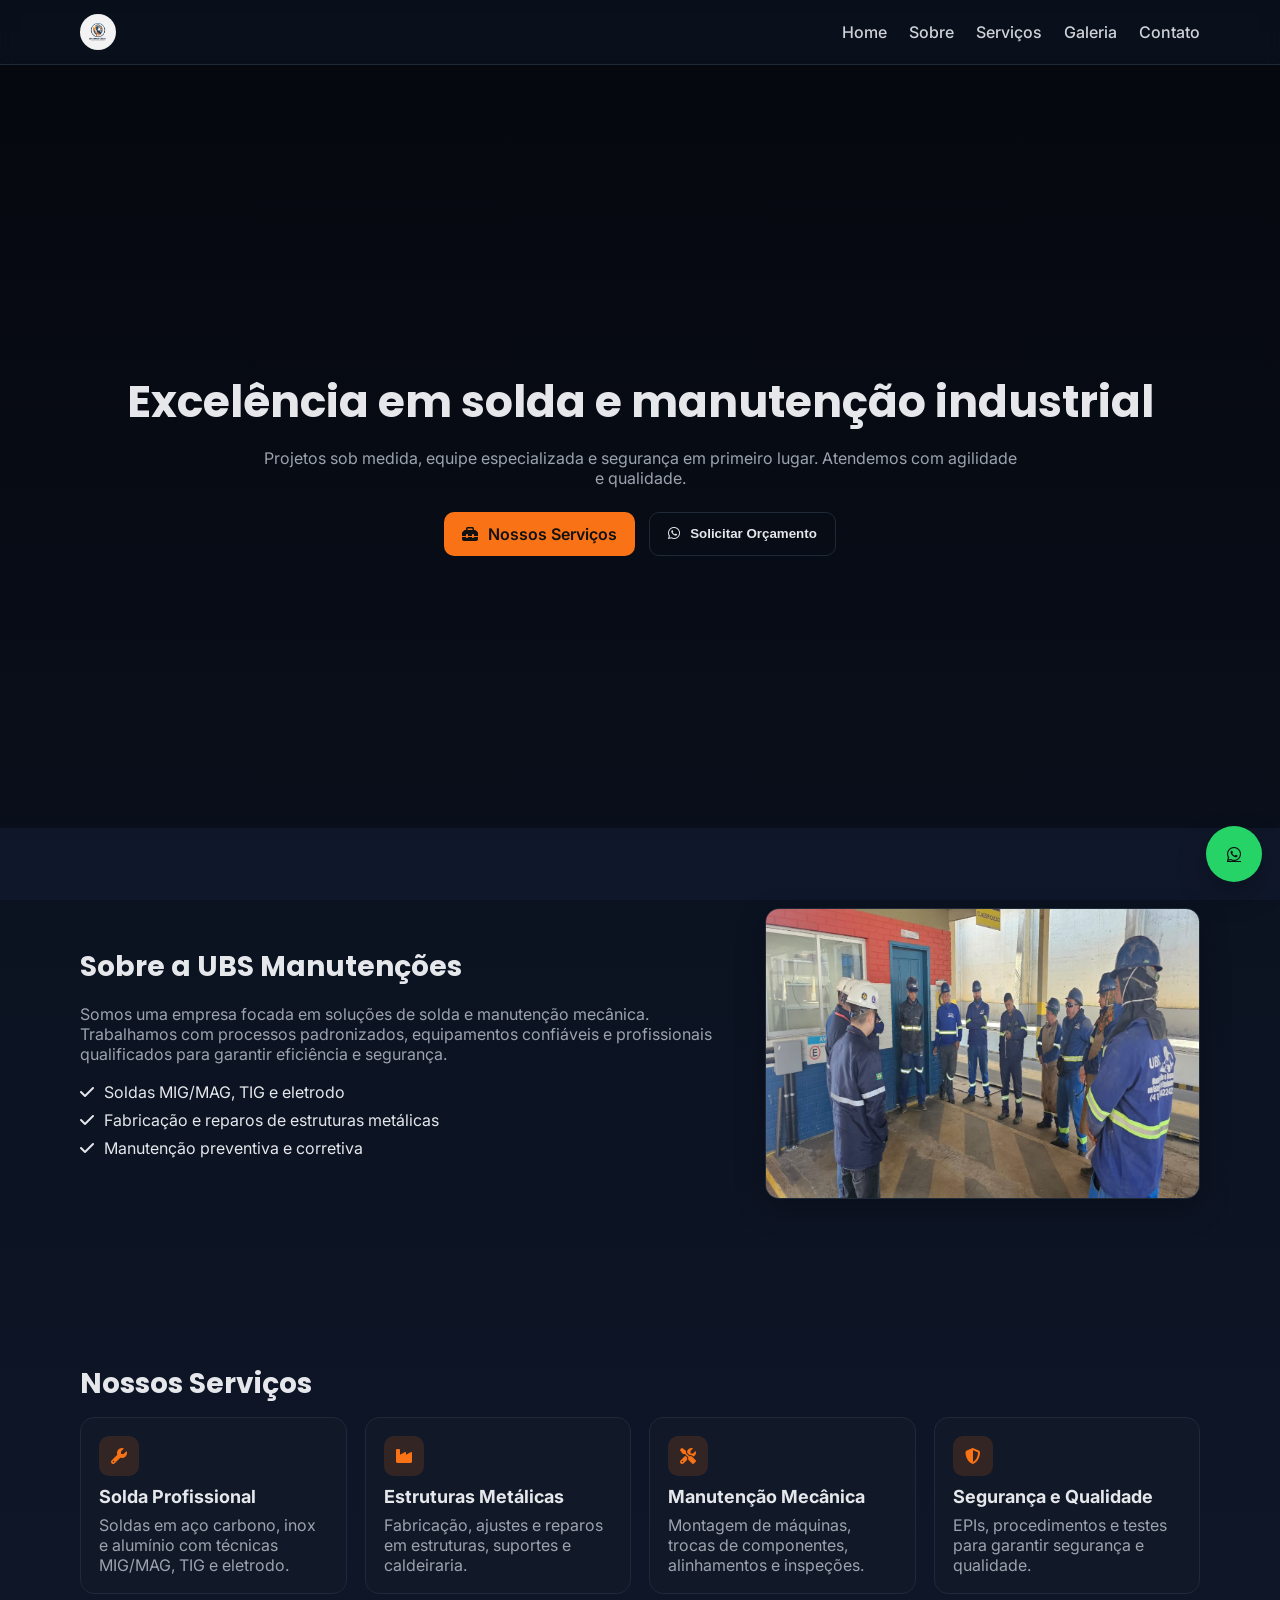
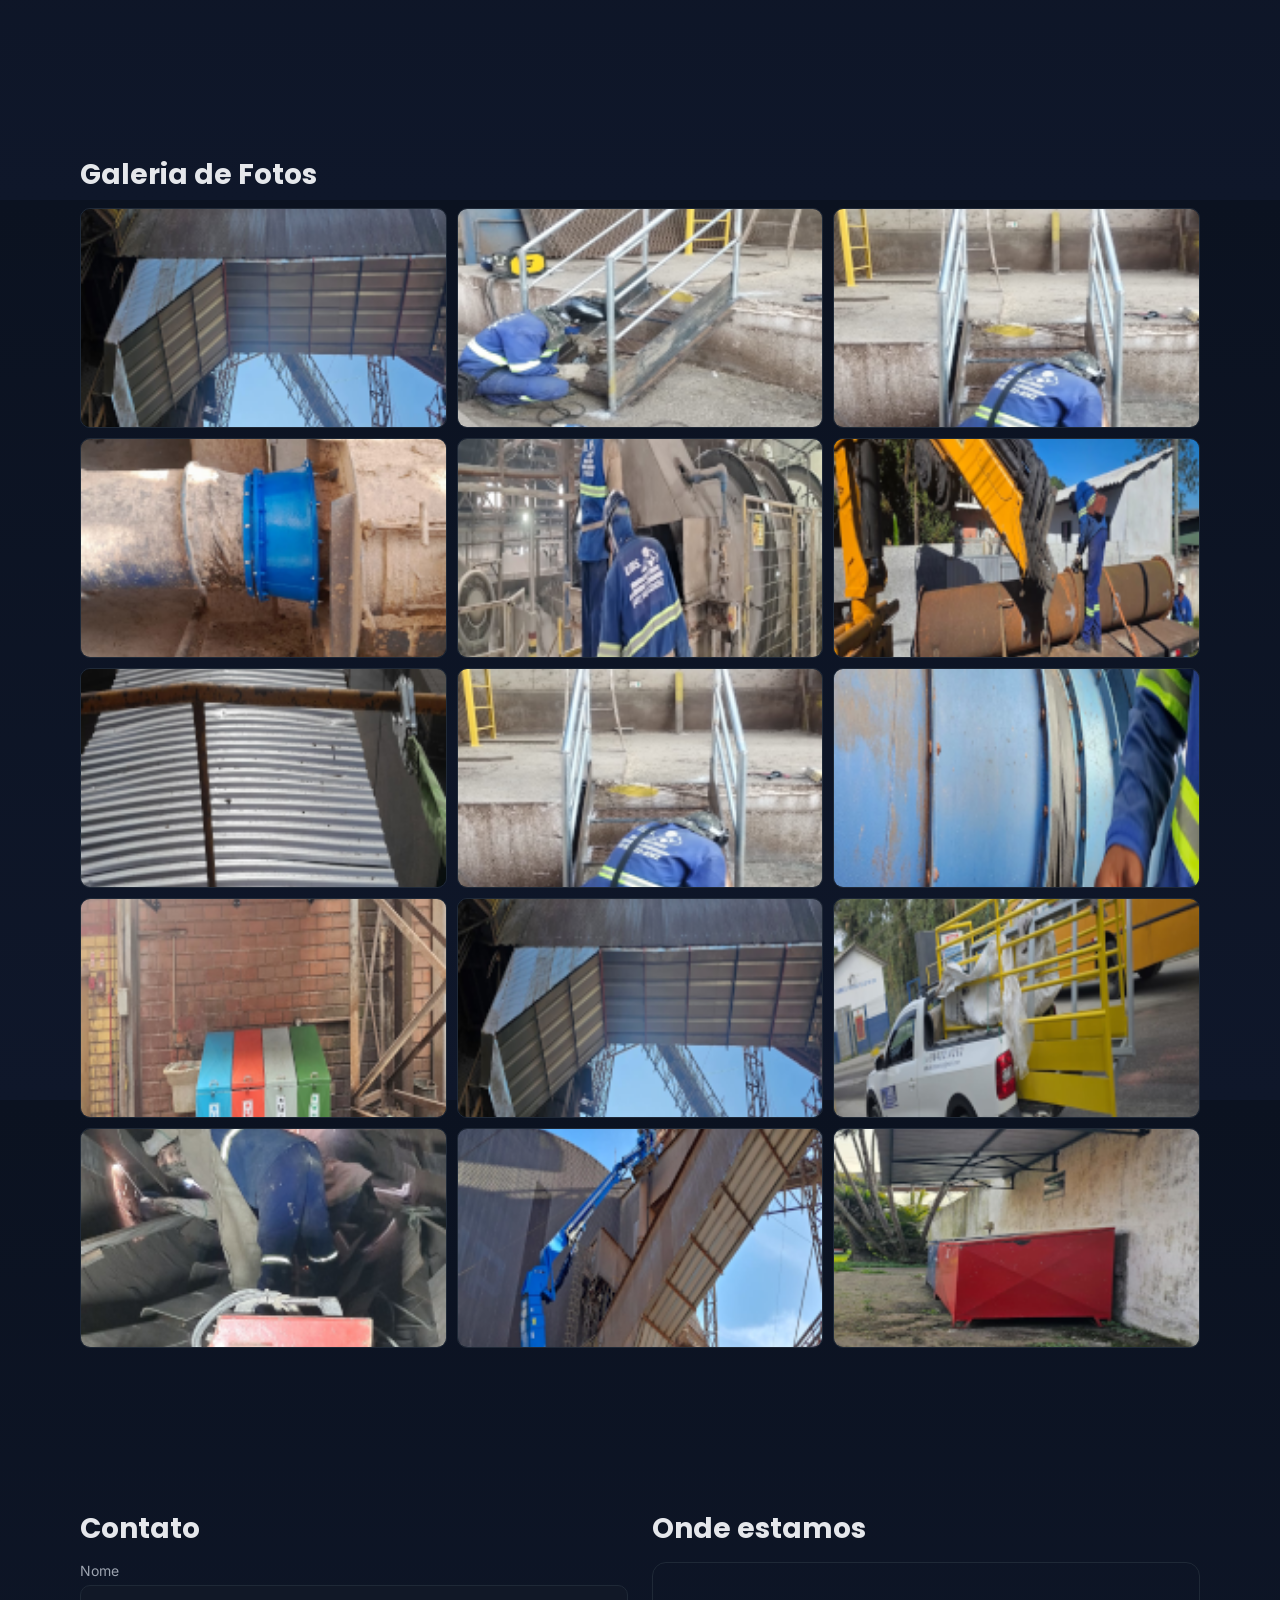
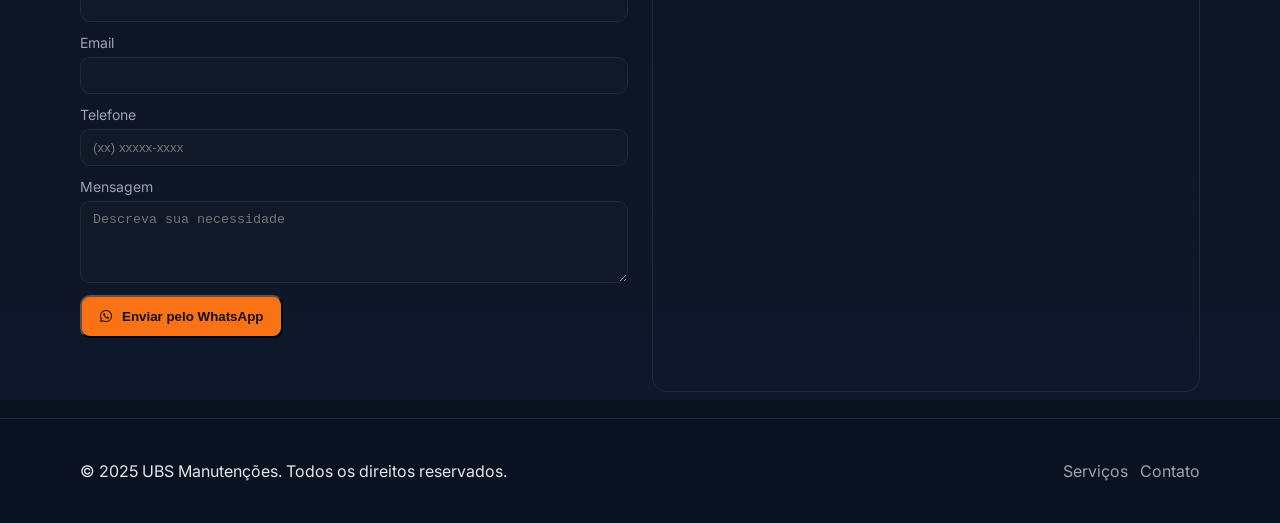
==== commit 40c32b18: "Merge pull request #4 from haislanrafael/ubs3 mudand" ====
--- a/index.html
+++ b/index.html
@@ -129,11 +129,7 @@
           <img src="img/galeria13.png" width="800" height="600" loading="lazy" alt="Foto de serviço 13" />
           <img src="img/galeria14.png" width="800" height="600" loading="lazy" alt="Foto de serviço 14" />
           <img src="img/galeria15.png" width="800" height="600" loading="lazy" alt="Foto de serviço 15" />
-          <img src="img/galeria16.png" width="800" height="600" loading="lazy" alt="Foto de serviço 16" />
-          <img src="img/galeria17.png" width="800" height="600" loading="lazy" alt="Foto de serviço 17" />
-          <img src="img/galeria18.png" width="800" height="600" loading="lazy" alt="Foto de serviço 18" />
-          <img src="img/galeria19.png" width="800" height="600" loading="lazy" alt="Foto de serviço 19" />
-          <img src="img/galeria20.png" width="800" height="600" loading="lazy" alt="Foto de serviço 20" />
+        
         </div>
       </div>
     </section>
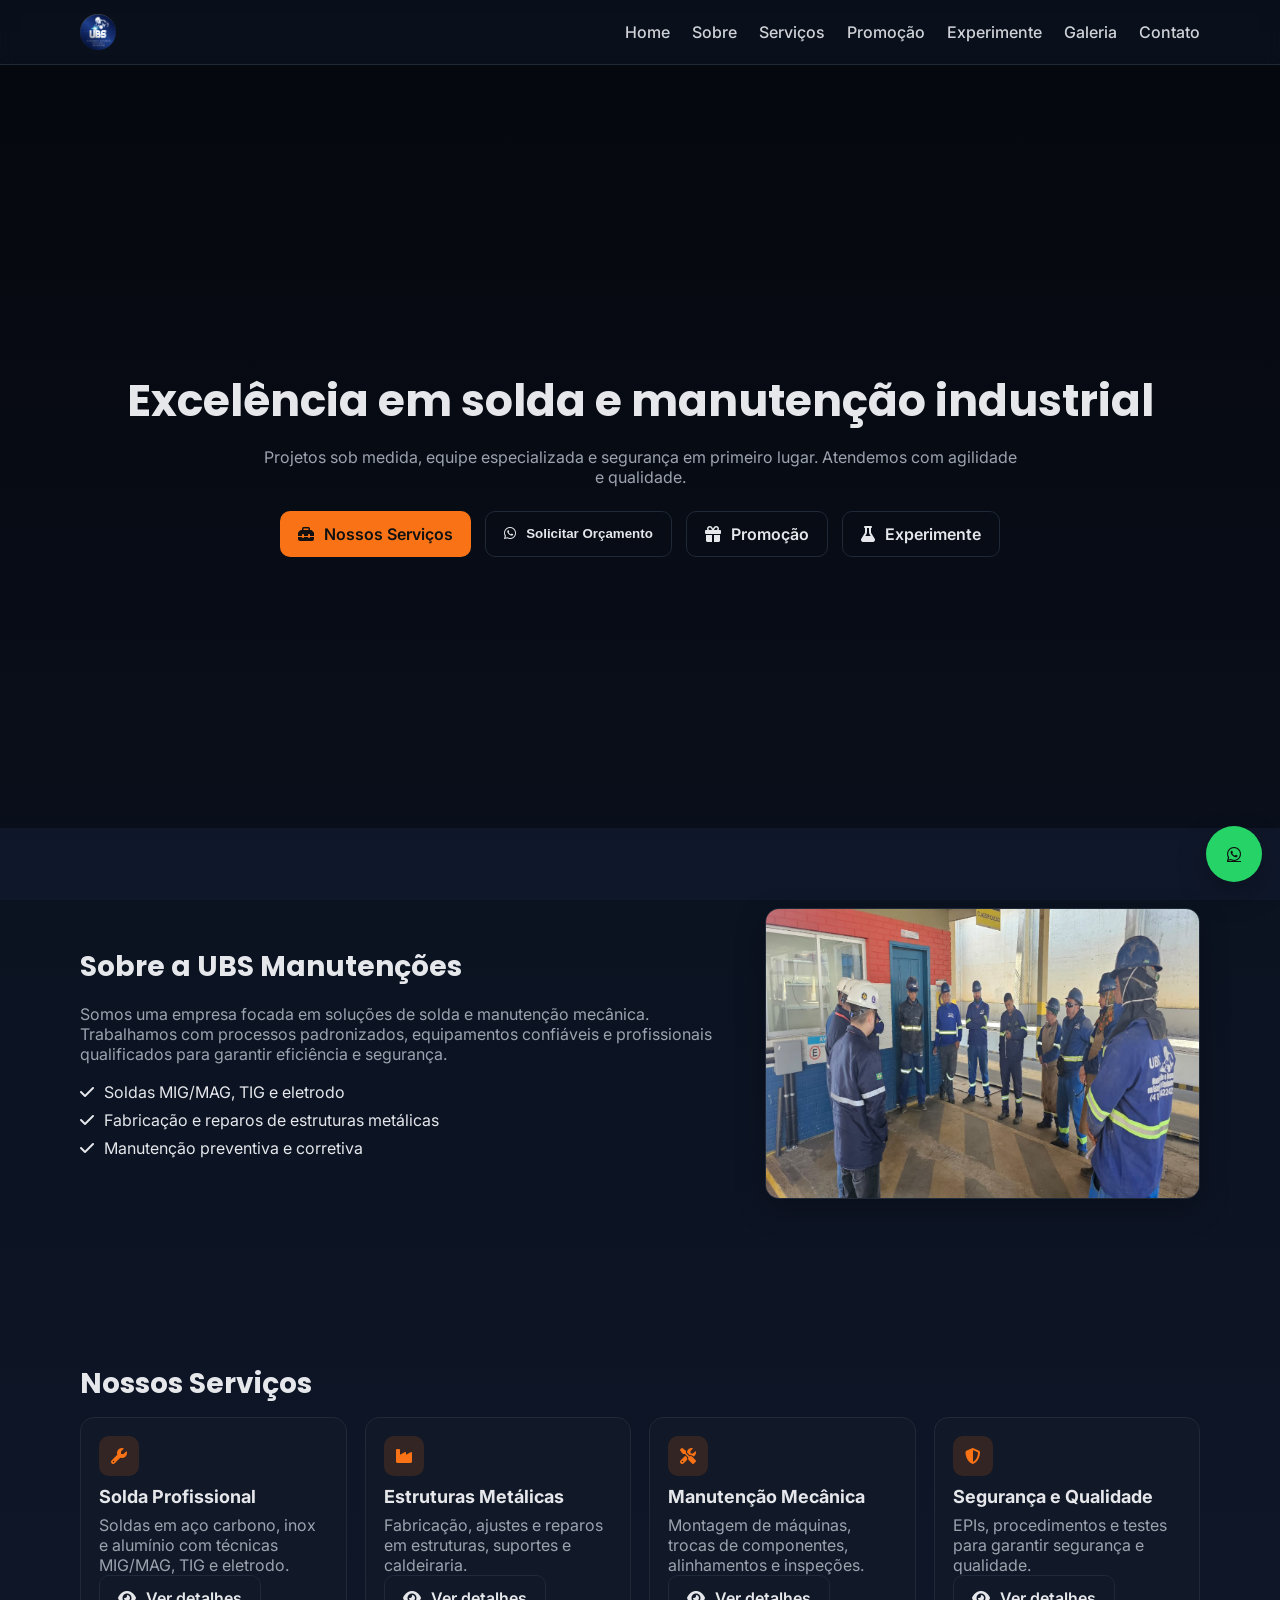
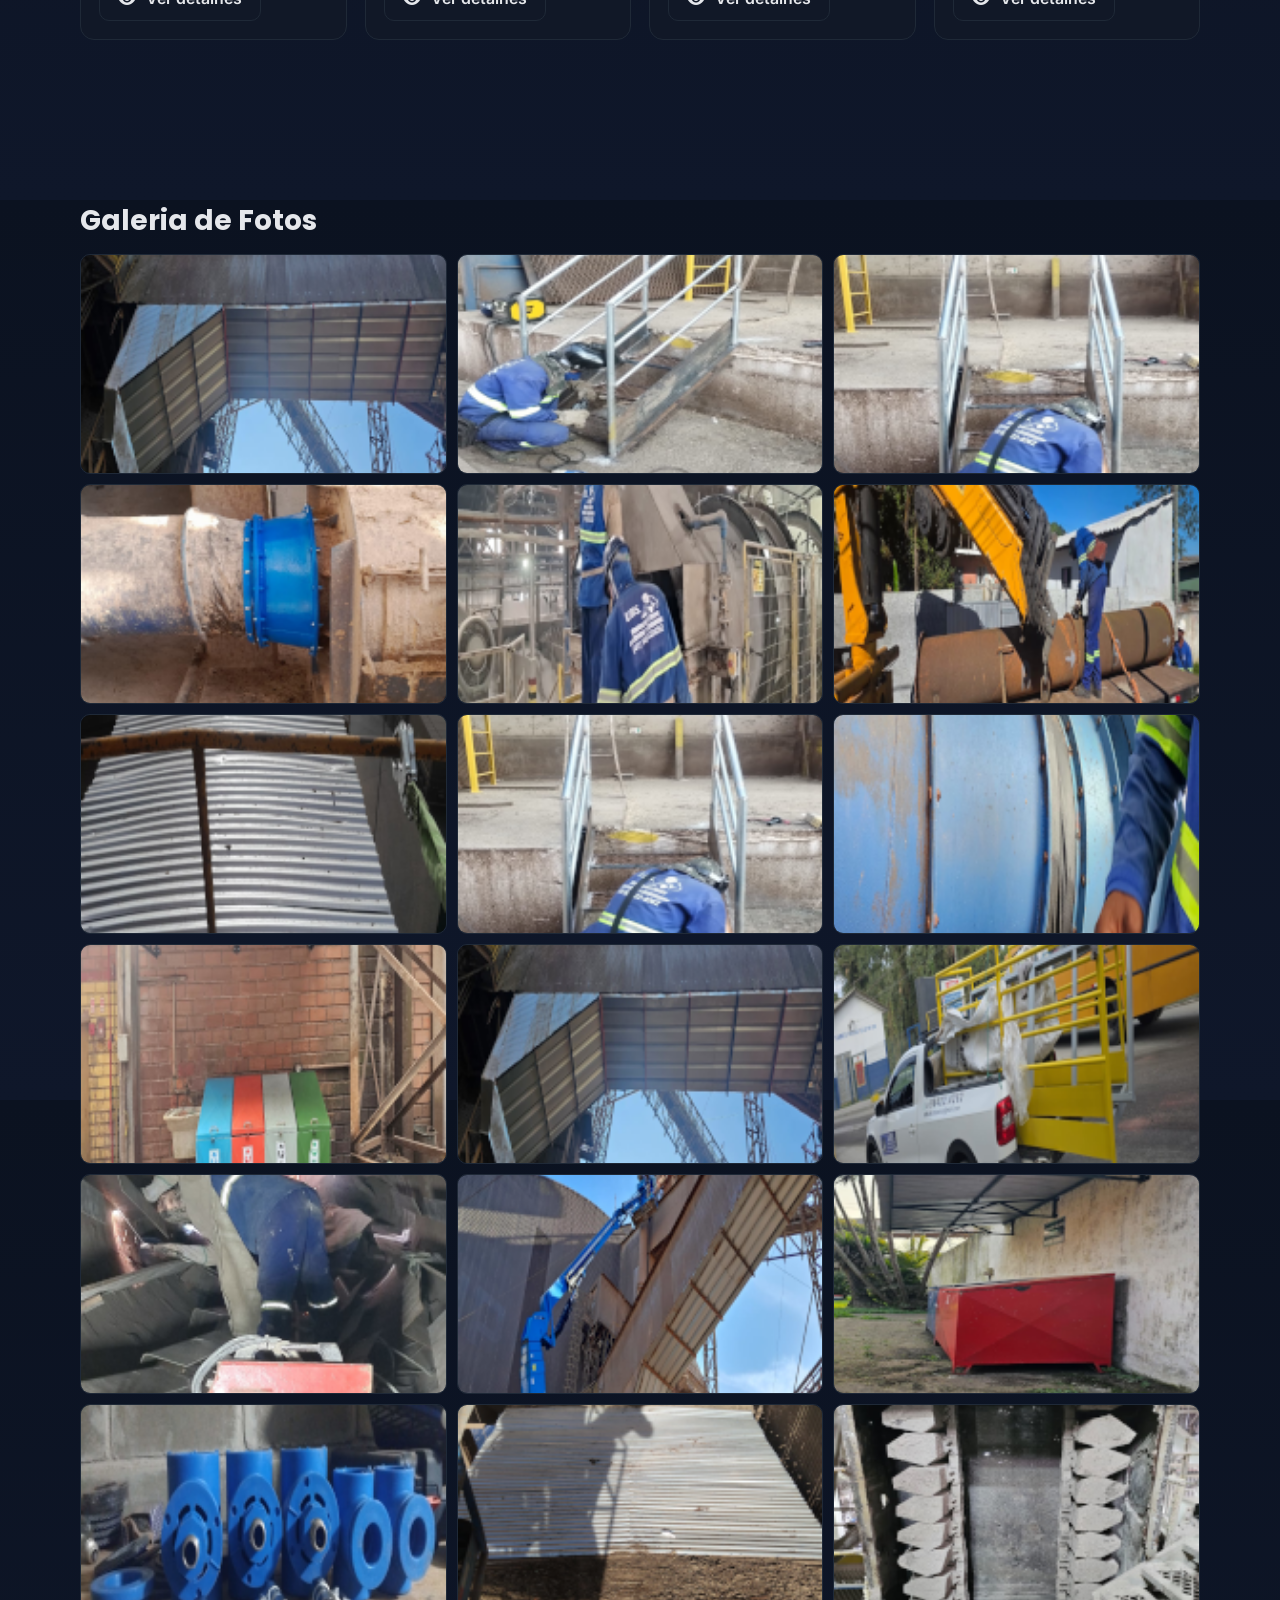
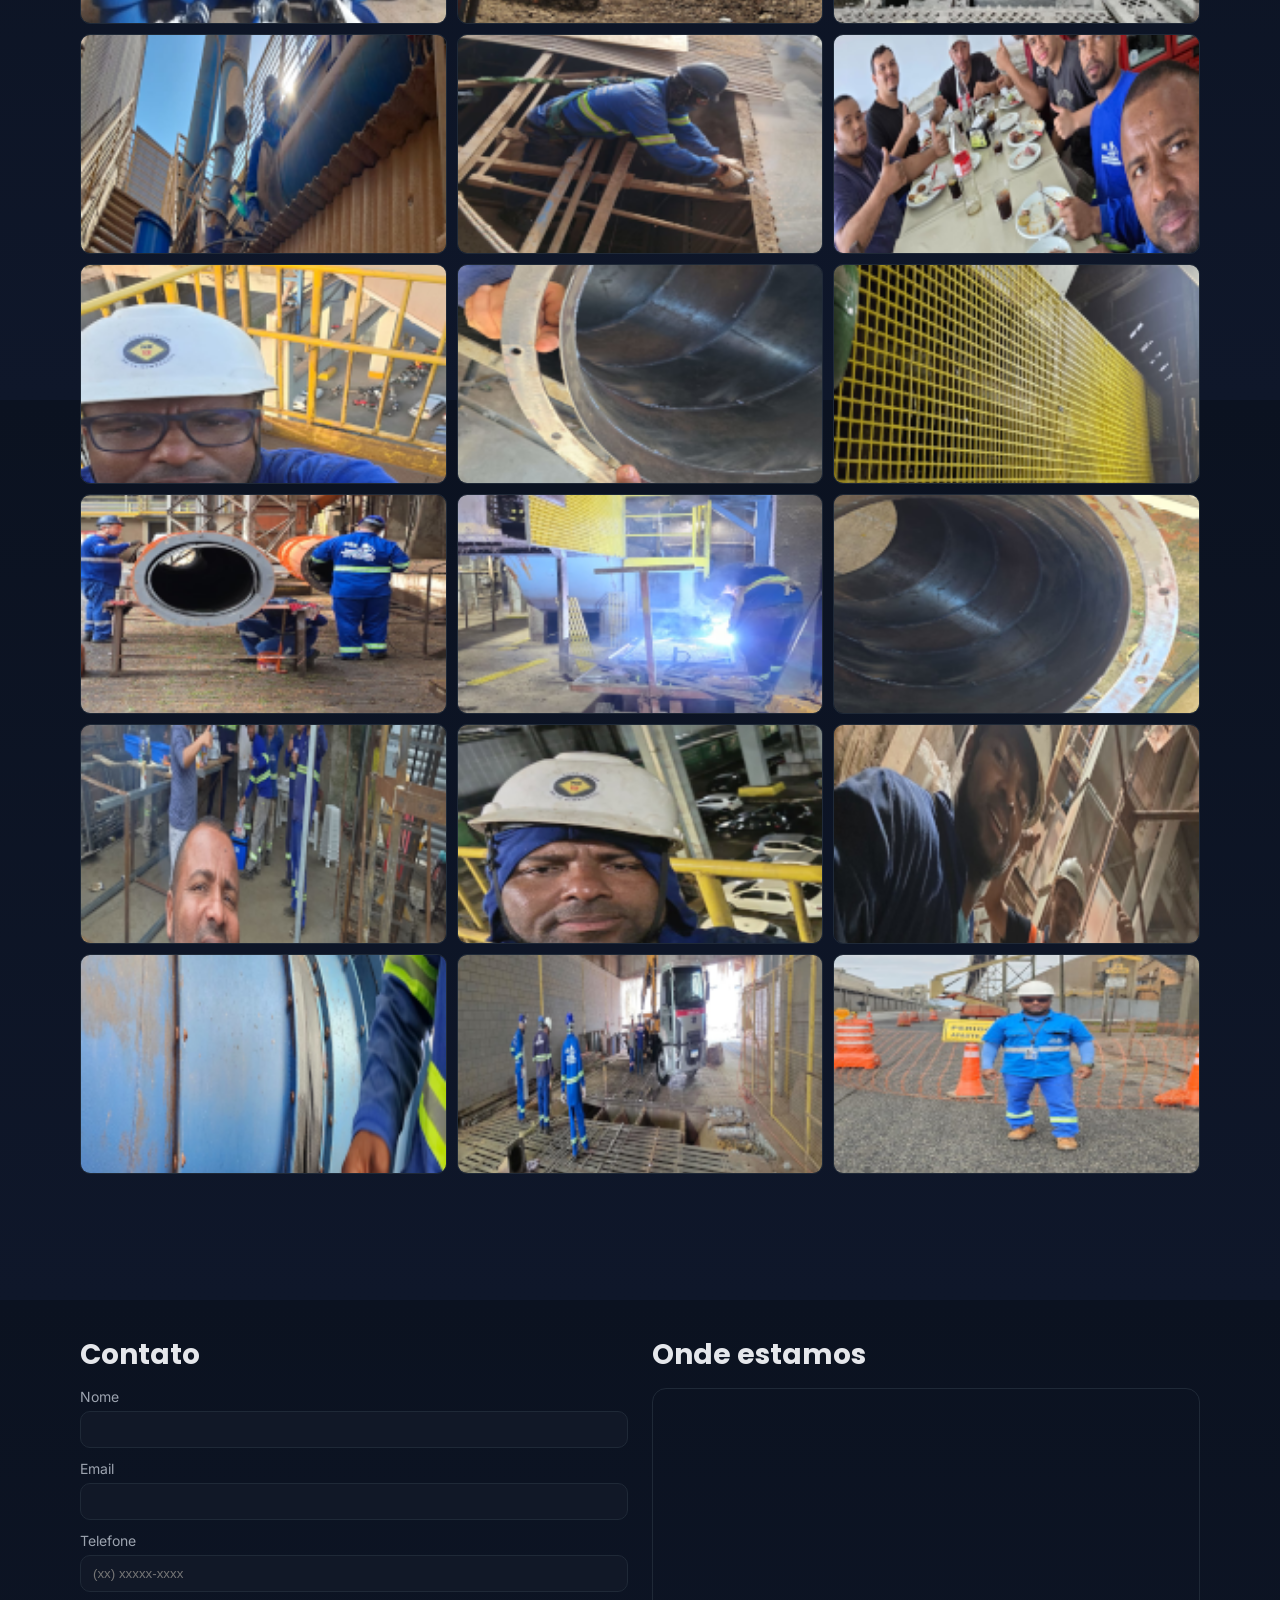
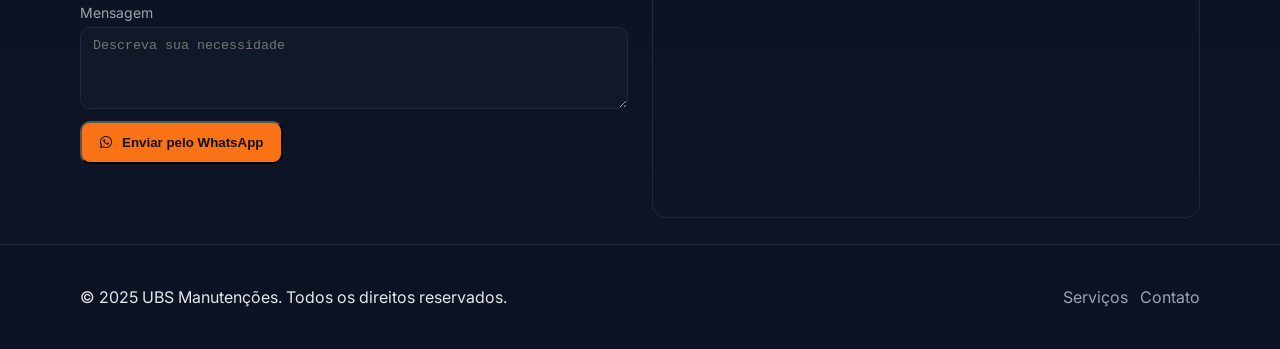
==== commit a90afafb: "Merge pull request #5 from haislanrafael/ubs3 algumas funçoes novas como promoçoes e curiosidades" ====
--- a/index.html
+++ b/index.html
@@ -12,6 +12,7 @@
   <link
     href="https://fonts.googleapis.com/css2?family=Poppins:wght@400;600;700&family=Inter:wght@400;500;700&display=swap"
     rel="stylesheet">
+  <link rel="icon" type="image/svg+xml" href="img/favicon.svg" />
   <link rel="stylesheet" href="https://cdnjs.cloudflare.com/ajax/libs/font-awesome/6.5.0/css/all.min.css" />
   <link rel="stylesheet" href="css/styles.css" />
 </head>
@@ -20,8 +21,8 @@
   <header class="header">
     <div class="container header-inner">
       <a href="#home" class="logo" aria-label="UBS Manutenções">
-        <img src="img/logo.jpg" alt="UBS Manutenções" width="36" height="36" loading="eager"
-          onerror="this.onerror=null;this.src='img/logo.png';" />
+        <img src="img/logou.png?v=1" alt="UBS Manutenções" width="36" height="36" loading="eager"
+          onerror="this.onerror=null;this.src='img/logo.png?v=1';" />
       </a>
       <nav class="nav" aria-label="Navegação principal">
         <ul class="nav-list">
@@ -29,6 +30,8 @@
           <li><a class="nav-link" href="#sobre">Sobre</a></li>
           <li><a class="nav-link" href="#servicos">Serviços</a></li>
 
+          <li><a class="nav-link" href="promocao.html">Promoção</a></li>
+          <li><a class="nav-link" href="curiosidade.html">Experimente</a></li>
           <li><a class="nav-link" href="#galeria">Galeria</a></li>
           <li><a class="nav-link" href="#contato">Contato</a></li>
         </ul>
@@ -51,6 +54,8 @@
           <a class="btn btn-primary" href="#servicos"><i class="fa-solid fa-toolbox"></i> Nossos Serviços</a>
           <button class="btn btn-outline" id="btn-orcamento"><i class="fa-brands fa-whatsapp"></i> Solicitar
             Orçamento</button>
+          <a class="btn btn-outline" href="promocao.html"><i class="fa-solid fa-gift"></i> Promoção</a>
+          <a class="btn btn-outline" href="curiosidade.html"><i class="fa-solid fa-flask"></i> Experimente</a>
         </div>
       </div>
     </section>
@@ -83,21 +88,34 @@
             <span class="card-icon"><i class="fa-solid fa-wrench"></i></span>
             <h3>Solda Profissional</h3>
             <p>Soldas em aço carbono, inox e alumínio com técnicas MIG/MAG, TIG e eletrodo.</p>
+            <div class="card-actions">
+              <a class="btn btn-outline" href="servicos/solda.html"><i class="fa-solid fa-eye"></i> Ver detalhes</a>
+            </div>
           </div>
           <div class="card">
             <span class="card-icon"><i class="fa-solid fa-industry"></i></span>
             <h3>Estruturas Metálicas</h3>
             <p>Fabricação, ajustes e reparos em estruturas, suportes e caldeiraria.</p>
+            <div class="card-actions">
+              <a class="btn btn-outline" href="servicos/estruturas.html"><i class="fa-solid fa-eye"></i> Ver
+                detalhes</a>
+            </div>
           </div>
           <div class="card">
             <span class="card-icon"><i class="fa-solid fa-screwdriver-wrench"></i></span>
             <h3>Manutenção Mecânica</h3>
             <p>Montagem de máquinas, trocas de componentes, alinhamentos e inspeções.</p>
+            <div class="card-actions">
+              <a class="btn btn-outline" href="servicos/mecanica.html"><i class="fa-solid fa-eye"></i> Ver detalhes</a>
+            </div>
           </div>
           <div class="card">
             <span class="card-icon"><i class="fa-solid fa-shield-halved"></i></span>
             <h3>Segurança e Qualidade</h3>
             <p>EPIs, procedimentos e testes para garantir segurança e qualidade.</p>
+            <div class="card-actions">
+              <a class="btn btn-outline" href="servicos/seguranca.html"><i class="fa-solid fa-eye"></i> Ver detalhes</a>
+            </div>
           </div>
         </div>
       </div>
@@ -129,7 +147,45 @@
           <img src="img/galeria13.png" width="800" height="600" loading="lazy" alt="Foto de serviço 13" />
           <img src="img/galeria14.png" width="800" height="600" loading="lazy" alt="Foto de serviço 14" />
           <img src="img/galeria15.png" width="800" height="600" loading="lazy" alt="Foto de serviço 15" />
-        
+
+          <img src="img/galeria21.png" width="800" height="600" alt="Foto de serviço 21"
+            onerror="this.onerror=null;this.src='https://picsum.photos/seed/ubs_21/800/600'" />
+          <img src="img/galeria22.png" width="800" height="600" alt="Foto de serviço 22"
+            onerror="this.onerror=null;this.src='https://picsum.photos/seed/ubs_22/800/600'" />
+          <img src="img/galeria23.png.png" width="800" height="600" alt="Foto de serviço 23"
+            onerror="this.onerror=null;this.src='https://picsum.photos/seed/ubs_23/800/600'" />
+
+          <img src="img/galeria24.png" width="800" height="600" alt="Foto de serviço 24"
+            onerror="this.onerror=null;this.src='https://picsum.photos/seed/ubs_24/800/600'" />
+          <img src="img/galeria25.png" width="800" height="600" alt="Foto de serviço 25"
+            onerror="this.onerror=null;this.src='https://picsum.photos/seed/ubs_25/800/600'" />
+          <img src="img/galeria26.png" width="800" height="600" alt="Foto de serviço 26"
+            onerror="this.onerror=null;this.src='https://picsum.photos/seed/ubs_26/800/600'" />
+          <img src="img/galeria27.png" width="800" height="600" alt="Foto de serviço 27"
+            onerror="this.onerror=null;this.src='https://picsum.photos/seed/ubs_27/800/600'" />
+          <img src="img/galeria28.png" width="800" height="600" alt="Foto de serviço 28"
+            onerror="this.onerror=null;this.src='https://picsum.photos/seed/ubs_28/800/600'" />
+          <img src="img/galeria29.png" width="800" height="600" alt="Foto de serviço 29"
+            onerror="this.onerror=null;this.src='https://picsum.photos/seed/ubs_29/800/600'" />
+          <img src="img/galeria30.png" width="800" height="600" alt="Foto de serviço 30"
+            onerror="this.onerror=null;this.src='https://picsum.photos/seed/ubs_30/800/600'" />
+          <img src="img/galeria31.png" width="800" height="600" alt="Foto de serviço 31"
+            onerror="this.onerror=null;this.src='https://picsum.photos/seed/ubs_31/800/600'" />
+          <img src="img/galeria32.png" width="800" height="600" alt="Foto de serviço 32"
+            onerror="this.onerror=null;this.src='https://picsum.photos/seed/ubs_32/800/600'" />
+          <img src="img/galeria33.png" width="800" height="600" alt="Foto de serviço 33"
+            onerror="this.onerror=null;this.src='https://picsum.photos/seed/ubs_33/800/600'" />
+          <img src="img/galeria34.png" width="800" height="600" alt="Foto de serviço 34"
+            onerror="this.onerror=null;this.src='https://picsum.photos/seed/ubs_34/800/600'" />
+          
+          <img src="img/galeria36.png" width="800" height="600" alt="Foto de serviço 36"
+            onerror="this.onerror=null;this.src='https://picsum.photos/seed/ubs_36/800/600'" />
+          <img src="img/galeria37.png" width="800" height="600" alt="Foto de serviço 37"
+            onerror="this.onerror=null;this.src='https://picsum.photos/seed/ubs_37/800/600'" />
+          <img src="img/galeria38.png" width="800" height="600" alt="Foto de serviço 38"
+            onerror="this.onerror=null;this.src='https://picsum.photos/seed/ubs_38/800/600'" />
+          <img src="img/galeria39.png" width="800" height="600" alt="Foto de serviço 39"
+            onerror="this.onerror=null;this.src='https://picsum.photos/seed/ubs_39/800/600'" />
         </div>
       </div>
     </section>
@@ -163,9 +219,8 @@
         <div class="contato-mapa">
           <h2>Onde estamos</h2>
           <div class="mapa-embed">
-            <iframe
-              src="https://www.google.com/maps?q=R.%20Bar%C3%A3o%20do%20Amazonas,%20675%20-%20Vila%20Paranagu%C3%A1&output=embed"
-              width="100%" height="100%" style="border:0;" allowfullscreen loading="lazy"
+            <iframe src="https://www.google.com/maps?q=700%20R.%20Bar%C3%A3o%20do%20Amazonas&output=embed" width="100%"
+              height="100%" style="border:0;" allowfullscreen loading="lazy"
               referrerpolicy="no-referrer-when-downgrade"></iframe>
           </div>
         </div>
--- a/css/styles.css
+++ b/css/styles.css
@@ -378,6 +378,217 @@
   transform: translateY(-2px);
 }
 
+.curio-section {
+  position: relative;
+  min-height: 92vh;
+  display: grid;
+  place-items: center;
+  text-align: center;
+  overflow: hidden;
+}
+
+.curio-bg {
+  position: absolute;
+  inset: 0;
+  background:
+    radial-gradient(1200px 600px at 50% 0%, rgba(249, 115, 22, .12), transparent 70%),
+    radial-gradient(1200px 600px at 50% 100%, rgba(249, 115, 22, .08), transparent 70%),
+    repeating-linear-gradient(135deg, rgba(255, 255, 255, .02) 0 2px, transparent 2px 6px);
+}
+
+.curio-content {
+  position: relative;
+  z-index: 1;
+  padding-top: 96px;
+}
+
+.curio-content h1 {
+  font-family: 'Poppins', sans-serif;
+  font-size: clamp(28px, 4vw, 44px);
+  margin: 0 0 8px;
+}
+
+.curio-content p {
+  color: var(--muted);
+  max-width: 720px;
+  margin: 0 auto 24px;
+}
+
+.curio-button-wrap {
+  display: grid;
+  place-items: center;
+  height: 300px;
+}
+
+.curio-button {
+  position: relative;
+  width: 220px;
+  height: 220px;
+  border-radius: 50%;
+  background: radial-gradient(circle at 30% 30%, #111 0%, #0b1220 60%, #111 100%);
+  border: 2px solid rgba(249, 115, 22, .35);
+  color: var(--text);
+  font-weight: 700;
+  font-size: 20px;
+  letter-spacing: .4px;
+  box-shadow: 0 20px 50px rgba(0, 0, 0, .4);
+  display: grid;
+  place-items: center;
+  isolation: isolate;
+  transition: transform .18s ease, box-shadow .18s ease, border-color .18s ease;
+}
+
+.curio-button:hover {
+  transform: scale(1.03);
+  border-color: var(--primary);
+  box-shadow: 0 24px 60px rgba(249, 115, 22, .18), 0 16px 40px rgba(0, 0, 0, .45);
+}
+
+.curio-label {
+  z-index: 1;
+}
+
+.curio-glow {
+  position: absolute;
+  inset: -20px;
+  border-radius: 50%;
+  background: radial-gradient(circle at 50% 50%, rgba(249, 115, 22, .2), transparent 60%);
+  filter: blur(18px);
+  z-index: 0;
+  pointer-events: none;
+}
+
+.curio-reveal {
+  position: fixed;
+  inset: 0;
+  display: grid;
+  place-items: center;
+  background: rgba(11, 18, 32, .65);
+  backdrop-filter: blur(8px);
+  opacity: 0;
+  pointer-events: none;
+  transition: opacity .2s ease;
+}
+
+.curio-reveal.show {
+  opacity: 1;
+  pointer-events: auto;
+}
+
+.curio-card {
+  width: min(760px, 92%);
+  background: var(--card);
+  border: 1px solid var(--border);
+  border-radius: 16px;
+  padding: 22px;
+  box-shadow: 0 20px 60px rgba(0, 0, 0, .45);
+}
+
+.curio-card h2 {
+  font-family: 'Poppins', sans-serif;
+  margin: 0 0 10px;
+}
+
+.curio-phrase {
+  min-height: 28px;
+  color: var(--muted);
+  margin: 0 0 18px;
+}
+
+.curio-actions {
+  display: flex;
+  gap: 12px;
+  flex-wrap: wrap;
+}
+
+.promo-section {
+  position: relative;
+  min-height: 92vh;
+  display: grid;
+  place-items: center;
+  text-align: center;
+  overflow: hidden;
+}
+
+.promo-bg {
+  position: absolute;
+  inset: 0;
+  background:
+    radial-gradient(1200px 600px at 20% 0%, rgba(249, 115, 22, .12), transparent 70%),
+    radial-gradient(1200px 600px at 80% 100%, rgba(249, 115, 22, .08), transparent 70%),
+    repeating-linear-gradient(135deg, rgba(255, 255, 255, .02) 0 2px, transparent 2px 6px);
+}
+
+.promo-content {
+  position: relative;
+  z-index: 1;
+  padding-top: 96px;
+}
+
+.promo-card {
+  width: min(640px, 92%);
+  background: var(--card);
+  border: 1px solid var(--border);
+  border-radius: 18px;
+  padding: 24px;
+  box-shadow: 0 20px 60px rgba(0, 0, 0, .45);
+}
+
+.promo-badge {
+  display: inline-flex;
+  align-items: center;
+  gap: 8px;
+  background: rgba(249, 115, 22, .14);
+  color: var(--primary);
+  border: 1px solid var(--border);
+  border-radius: 999px;
+  padding: 8px 12px;
+  font-weight: 600;
+  margin-bottom: 10px;
+}
+
+.promo-title {
+  font-family: 'Poppins', sans-serif;
+  margin: 0 0 4px;
+  font-size: 28px;
+}
+
+.promo-sub {
+  color: var(--muted);
+  margin: 0 0 18px;
+}
+
+.promo-percent {
+  background: linear-gradient(90deg, var(--primary), #ffd29f);
+  -webkit-background-clip: text;
+  background-clip: text;
+  color: transparent;
+  font-weight: 700;
+}
+
+.promo-code {
+  display: inline-block;
+  font-family: ui-monospace, SFMono-Regular, Menlo, Monaco, Consolas, 'Liberation Mono', 'Courier New', monospace;
+  padding: 12px 16px;
+  border-radius: 12px;
+  border: 1px dashed var(--border);
+  background: rgba(255, 255, 255, .03);
+  margin-bottom: 14px;
+}
+
+.promo-actions {
+  display: flex;
+  gap: 12px;
+  flex-wrap: wrap;
+  margin-bottom: 8px;
+}
+
+.promo-terms {
+  color: var(--muted);
+  font-size: 13px;
+  margin: 0;
+}
+
 @media (max-width: 992px) {
   .cards {
     grid-template-columns: repeat(2, 1fr);
